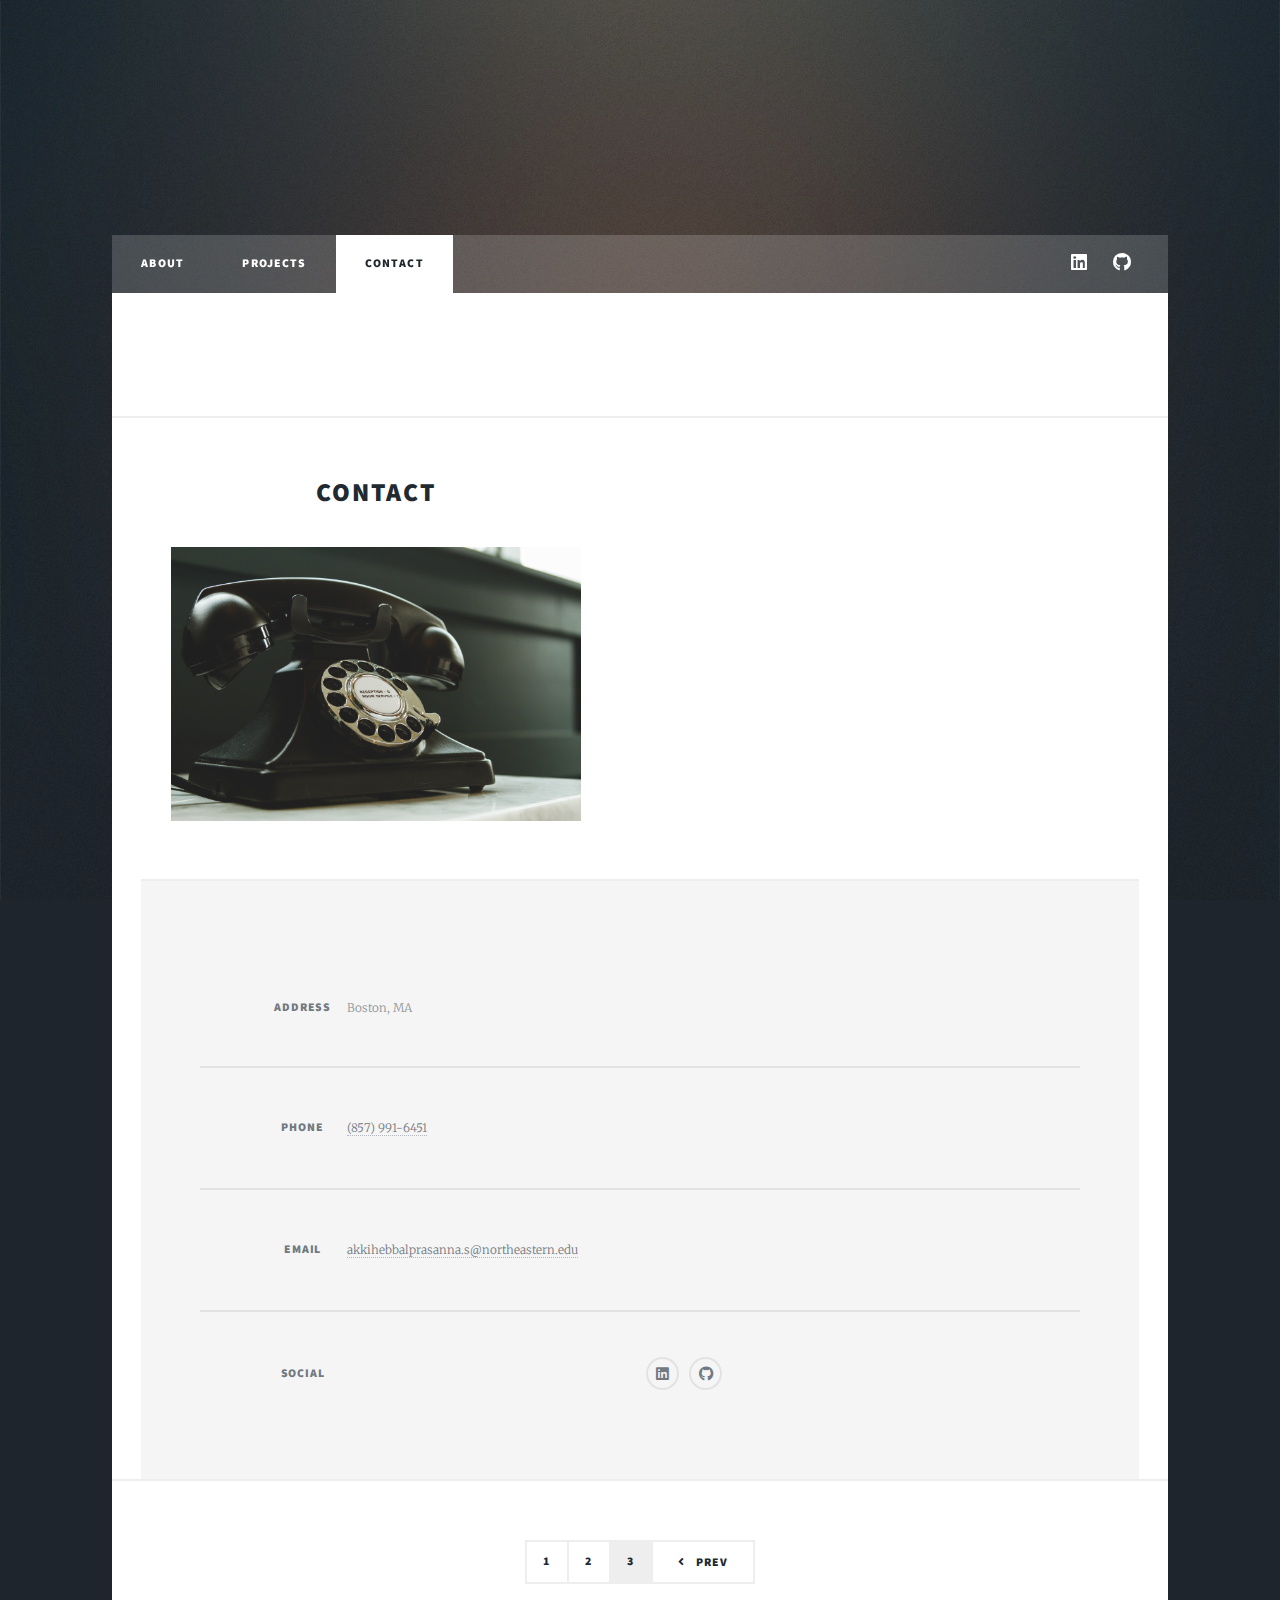
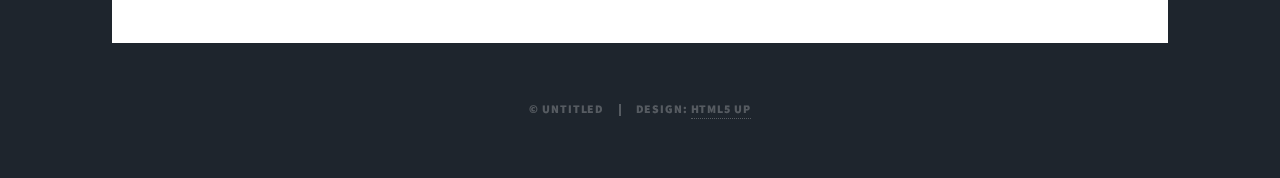
==== contact.html @ 4d14d917 "Initial Commit" ====
<!DOCTYPE HTML>
<!--
	Massively by HTML5 UP
	html5up.net | @ajlkn
	Free for personal and commercial use under the CCA 3.0 license (html5up.net/license)
-->
<html>
	<head>
		<title>Contact</title>
		<meta charset="utf-8" />
		<meta name="viewport" content="width=device-width, initial-scale=1, user-scalable=no" />
		<link rel="stylesheet" href="assets/css/main.css" />
		<noscript><link rel="stylesheet" href="assets/css/noscript.css" /></noscript>
	</head>
	<body class="is-preload">

		<!-- Wrapper -->
			<div id="wrapper">
				<!-- Header -->
				<header id="header">
					<!--<a href="index.html" class="logo">About Me</a>-->
				</header>

					<!-- Nav -->
				<nav id="nav">
					<ul class="links">
						<li><a href="index.html">About</a></li>
						<li><a href="projects.html">Projects</a></li>
						<li class="active"><a href="contact.html">Contact</a></li>
					</ul>
					<ul class="icons">
						<li><a href="https://www.linkedin.com/in/skandaakkihebbalprasanna/" class="icon brands fa-linkedin"><span class="label">Linkedin</span></a></li>
						<li><a href="https://github.com/Skanda-sap" class="icon brands fa-github"><span class="label">GitHub</span></a></li>
					</ul>
				</nav>

				<!-- Main -->
					<div id="main">
					<!-- Posts -->
					<p><br></p>
					<section class="posts">
						<article>
							<header>
								<h2><a href="#">Contact</a></h2>
							</header>
							
							<a href="#" class="image fit"><img src="images/contact.jpg" alt="" /></a>
							</span>
						
						</article>
					</section>
				<!-- Footer -->
					<footer id="footer">
						<section class="split contact">
							<section class="alt">
								<h3>Address</h3>
								<p>	Boston, MA</p>
							</section>
							<section>
								<h3>Phone</h3>
								<p><a href="#">(857) 991-6451</a></p>
							</section>
							<section>
								<h3>Email</h3>
								<p><a href="#">akkihebbalprasanna.s@northeastern.edu</a></p>
							</section>
							<section>
								<h3>Social</h3>
								<ul class="icons alt">
									<li><a href="https://www.linkedin.com/in/skandaakkihebbalprasanna/" class="icon brands fa-linkedin"><span class="label">Linkedin</span></a></li>
									<li><a href="https://github.com/Skanda-sap" class="icon brands alt fa-github"><span class="label">GitHub</span></a></li> 
								</ul>
							</section>
						</section>
					</footer>
						<!-- Footer -->
						<footer>
							<div class="pagination">
								<!--<a href="#" class="previous">Prev</a>-->
								<a href="index.html" class="page">1</a>
								<a href="projects.html" class="page">2</a>
								<a href="contact.html" class="page active">3</a>
								<a href="projects.html" class="previous">Prev</a>
							</div>
						</footer>
					</div>
				<!-- Copyright -->
					<div id="copyright">
						<ul><li>&copy; Untitled</li><li>Design: <a href="https://html5up.net">HTML5 UP</a></li></ul>
					</div>

			</div>

		<!-- Scripts -->
			<script src="assets/js/jquery.min.js"></script>
			<script src="assets/js/jquery.scrollex.min.js"></script>
			<script src="assets/js/jquery.scrolly.min.js"></script>
			<script src="assets/js/browser.min.js"></script>
			<script src="assets/js/breakpoints.min.js"></script>
			<script src="assets/js/util.js"></script>
			<script src="assets/js/main.js"></script>

	</body>
</html>
---- assets/css/main.css ----
@import url(fontawesome-all.min.css);
@import url("https://fonts.googleapis.com/css?family=Merriweather:300,700,300italic,700italic|Source+Sans+Pro:900");

/*
	Massively by HTML5 UP
	html5up.net | @ajlkn
	Free for personal and commercial use under the CCA 3.0 license (html5up.net/license)
*/

html, body, div, span, applet, object,
iframe, h1, h2, h3, h4, h5, h6, p, blockquote,
pre, a, abbr, acronym, address, big, cite,
code, del, dfn, em, img, ins, kbd, q, s, samp,
small, strike, strong, sub, sup, tt, var, b,
u, i, center, dl, dt, dd, ol, ul, li, fieldset,
form, label, legend, table, caption, tbody,
tfoot, thead, tr, th, td, article, aside,
canvas, details, embed, figure, figcaption,
footer, header, hgroup, menu, nav, output, ruby,
section, summary, time, mark, audio, video {
	margin: 0;
	padding: 0;
	border: 0;
	font-size: 100%;
	font: inherit;
	vertical-align: baseline;}

article, aside, details, figcaption, figure,
footer, header, hgroup, menu, nav, section {
	display: block;}

body {
	line-height: 1;
}

ol, ul {
	list-style: none;
}

blockquote, q {
	quotes: none;
}

	blockquote:before, blockquote:after, q:before, q:after {
		content: '';
		content: none;
	}

table {
	border-collapse: collapse;
	border-spacing: 0;
}

body {
	-webkit-text-size-adjust: none;
}

mark {
	background-color: transparent;
	color: inherit;
}

input::-moz-focus-inner {
	border: 0;
	padding: 0;
}

input, select, textarea {
	-moz-appearance: none;
	-webkit-appearance: none;
	-ms-appearance: none;
	appearance: none;
}

/* Basic */

	@-ms-viewport {
		width: device-width;
	}

	body {
		-ms-overflow-style: scrollbar;
	}

	@media screen and (max-width: 480px) {

		html, body {
			min-width: 320px;
		}

	}

	html {
		box-sizing: border-box;
	}

	*, *:before, *:after {
		box-sizing: inherit;
	}

	body {
		background-color: #1e252d;
	}

		body.is-preload *, body.is-preload *:before, body.is-preload *:after {
			-moz-animation: none !important;
			-webkit-animation: none !important;
			-ms-animation: none !important;
			animation: none !important;
			-moz-transition: none !important;
			-webkit-transition: none !important;
			-ms-transition: none !important;
			transition: none !important;
		}

/* Type */

	html {
		font-size: 16pt;
	}

		@media screen and (max-width: 1680px) {

			html {
				font-size: 12pt;
			}

		}

		@media screen and (max-width: 1280px) {

			html {
				font-size: 11pt;
			}

		}

		@media screen and (max-width: 360px) {

			html {
				font-size: 10pt;
			}

		}

	body {
		color: #212931;
	}

	body, input, select, textarea {
		font-family: "Merriweather", Georgia, serif;
		font-weight: 300;
		font-size: 1rem;
		line-height: 2.375;
	}

	a {
		-moz-transition: color 0.2s ease-in-out, background-color 0.2s ease-in-out, border-color 0.2s ease-in-out, box-shadow 0.2s ease-in-out;
		-webkit-transition: color 0.2s ease-in-out, background-color 0.2s ease-in-out, border-color 0.2s ease-in-out, box-shadow 0.2s ease-in-out;
		-ms-transition: color 0.2s ease-in-out, background-color 0.2s ease-in-out, border-color 0.2s ease-in-out, box-shadow 0.2s ease-in-out;
		transition: color 0.2s ease-in-out, background-color 0.2s ease-in-out, border-color 0.2s ease-in-out, box-shadow 0.2s ease-in-out;
		border-bottom: dotted 1px;
		text-decoration: none;
	}

		a:hover {
			border-bottom-color: transparent;
		}

	strong, b {
		font-weight: 600;
	}

	em, i {
		font-style: italic;
	}

	p {
		text-align: justify;
		margin: 0 0 2rem 0;
	}
	p1 {
		text-align: justify;
		margin: 0 0 2rem 0;
		font-size: 25px;
	}


	h1, h2, h3, h4, h5, h6 {
		font-family: "Source Sans Pro", Helvetica, sans-serif;
		font-weight: 900;
		line-height: 1.5;
		letter-spacing: 0.075em;
		text-transform: uppercase;
		margin: 0 0 1rem 0;
	}

		h1 a, h2 a, h3 a, h4 a, h5 a, h6 a {
			border-bottom: 0;
			color: inherit;
			text-decoration: none;
		}

	h1 {
		font-size: 4rem;
		line-height: 1.1;
		margin: 0 0 2rem 0;
	}

	h2 {
		font-size: 1.75rem;
		line-height: 1.3;
		margin: 0 0 1.5rem 0;
	}

	h3 {
		font-size: 1.25rem;
		margin: 0 0 1.5rem 0;
	}

	h4 {
		font-size: 1rem;
	}

	h5 {
		font-size: 0.9rem;
	}

	h6 {
		font-size: 0.8rem;
	}

	sub {
		font-size: 0.8rem;
		position: relative;
		top: 0.5rem;
	}

	sup {
		font-size: 0.8rem;
		position: relative;
		top: -0.5rem;
	}

	blockquote {
		border-left: solid 4px;
		font-style: italic;
		margin: 0 0 2rem 0;
		padding: 0.5rem 0 0.5rem 2rem;
	}

	code {
		border: solid 2px;
		font-family: "Courier New", monospace;
		font-size: 0.9rem;
		margin: 0 0.25rem;
		padding: 0.25rem 0.65rem;
	}

	pre {
		-webkit-overflow-scrolling: touch;
		font-family: "Courier New", monospace;
		font-size: 0.9rem;
		margin: 0 0 2rem 0;
	}

		pre code {
			display: block;
			line-height: 1.75;
			padding: 1rem 1.5rem;
			overflow-x: auto;
		}

	hr {
		border: 0;
		border-bottom: solid 2px;
		margin: 3rem 0;
	}

		hr.major {
			margin: 5rem 0;
		}

	.align-left {
		text-align: left;
	}

	.align-center {
		text-align: center;
	}

	.align-right {
		text-align: right;
	}

	input, select, textarea {
		color: #212931;
	}

	a {
		color: #212931;
		border-bottom-color: rgba(33, 41, 49, 0.5);
	}

		a:hover {
			border-bottom-color: transparent;
			color: #18bfef !important;
		}

	strong, b {
		color: #212931;
	}

	h1, h2, h3, h4, h5, h6 {
		color: #212931;
	}

	blockquote {
		border-left-color: #eeeeee;
	}

	code {
		background: rgba(220, 220, 220, 0.25);
		border-color: #eeeeee;
	}

	hr {
		border-bottom-color: #eeeeee;
	}

/* Row */

	.row {
		display: flex;
		flex-wrap: wrap;
		box-sizing: border-box;
		align-items: stretch;
	}

		.row > * {
			box-sizing: border-box;
		}

		.row.gtr-uniform > * > :last-child {
			margin-bottom: 0;
		}

		.row.aln-left {
			justify-content: flex-start;
		}

		.row.aln-center {
			justify-content: center;
		}

		.row.aln-right {
			justify-content: flex-end;
		}

		.row.aln-top {
			align-items: flex-start;
		}

		.row.aln-middle {
			align-items: center;
		}

		.row.aln-bottom {
			align-items: flex-end;
		}

		.row > .imp {
			order: -1;
		}

		.row > .col-1 {
			width: 8.33333%;
		}

		.row > .off-1 {
			margin-left: 8.33333%;
		}

		.row > .col-2 {
			width: 16.66667%;
		}

		.row > .off-2 {
			margin-left: 16.66667%;
		}

		.row > .col-3 {
			width: 25%;
		}

		.row > .off-3 {
			margin-left: 25%;
		}

		.row > .col-4 {
			width: 33.33333%;
		}

		.row > .off-4 {
			margin-left: 33.33333%;
		}

		.row > .col-5 {
			width: 41.66667%;
		}

		.row > .off-5 {
			margin-left: 41.66667%;
		}

		.row > .col-6 {
			width: 50%;
		}

		.row > .off-6 {
			margin-left: 50%;
		}

		.row > .col-7 {
			width: 58.33333%;
		}

		.row > .off-7 {
			margin-left: 58.33333%;
		}

		.row > .col-8 {
			width: 66.66667%;
		}

		.row > .off-8 {
			margin-left: 66.66667%;
		}

		.row > .col-9 {
			width: 75%;
		}

		.row > .off-9 {
			margin-left: 75%;
		}

		.row > .col-10 {
			width: 83.33333%;
		}

		.row > .off-10 {
			margin-left: 83.33333%;
		}

		.row > .col-11 {
			width: 91.66667%;
		}

		.row > .off-11 {
			margin-left: 91.66667%;
		}

		.row > .col-12 {
			width: 100%;
		}

		.row > .off-12 {
			margin-left: 100%;
		}

		.row.gtr-0 {
			margin-top: 0;
			margin-left: 0rem;
		}

			.row.gtr-0 > * {
				padding: 0 0 0 0rem;
			}

			.row.gtr-0.gtr-uniform {
				margin-top: 0rem;
			}

				.row.gtr-0.gtr-uniform > * {
					padding-top: 0rem;
				}

		.row.gtr-25 {
			margin-top: 0;
			margin-left: -0.375rem;
		}

			.row.gtr-25 > * {
				padding: 0 0 0 0.375rem;
			}

			.row.gtr-25.gtr-uniform {
				margin-top: -0.375rem;
			}

				.row.gtr-25.gtr-uniform > * {
					padding-top: 0.375rem;
				}

		.row.gtr-50 {
			margin-top: 0;
			margin-left: -0.75rem;
		}

			.row.gtr-50 > * {
				padding: 0 0 0 0.75rem;
			}

			.row.gtr-50.gtr-uniform {
				margin-top: -0.75rem;
			}

				.row.gtr-50.gtr-uniform > * {
					padding-top: 0.75rem;
				}

		.row {
			margin-top: 0;
			margin-left: -1.5rem;
		}

			.row > * {
				padding: 0 0 0 1.5rem;
			}

			.row.gtr-uniform {
				margin-top: -1.5rem;
			}

				.row.gtr-uniform > * {
					padding-top: 1.5rem;
				}

		.row.gtr-150 {
			margin-top: 0;
			margin-left: -2.25rem;
		}

			.row.gtr-150 > * {
				padding: 0 0 0 2.25rem;
			}

			.row.gtr-150.gtr-uniform {
				margin-top: -2.25rem;
			}

				.row.gtr-150.gtr-uniform > * {
					padding-top: 2.25rem;
				}

		.row.gtr-200 {
			margin-top: 0;
			margin-left: -3rem;
		}

			.row.gtr-200 > * {
				padding: 0 0 0 3rem;
			}

			.row.gtr-200.gtr-uniform {
				margin-top: -3rem;
			}

				.row.gtr-200.gtr-uniform > * {
					padding-top: 3rem;
				}

		@media screen and (max-width: 1680px) {

			.row {
				display: flex;
				flex-wrap: wrap;
				box-sizing: border-box;
				align-items: stretch;
			}

				.row > * {
					box-sizing: border-box;
				}

				.row.gtr-uniform > * > :last-child {
					margin-bottom: 0;
				}

				.row.aln-left {
					justify-content: flex-start;
				}

				.row.aln-center {
					justify-content: center;
				}

				.row.aln-right {
					justify-content: flex-end;
				}

				.row.aln-top {
					align-items: flex-start;
				}

				.row.aln-middle {
					align-items: center;
				}

				.row.aln-bottom {
					align-items: flex-end;
				}

				.row > .imp-xlarge {
					order: -1;
				}

				.row > .col-1-xlarge {
					width: 8.33333%;
				}

				.row > .off-1-xlarge {
					margin-left: 8.33333%;
				}

				.row > .col-2-xlarge {
					width: 16.66667%;
				}

				.row > .off-2-xlarge {
					margin-left: 16.66667%;
				}

				.row > .col-3-xlarge {
					width: 25%;
				}

				.row > .off-3-xlarge {
					margin-left: 25%;
				}

				.row > .col-4-xlarge {
					width: 33.33333%;
				}

				.row > .off-4-xlarge {
					margin-left: 33.33333%;
				}

				.row > .col-5-xlarge {
					width: 41.66667%;
				}

				.row > .off-5-xlarge {
					margin-left: 41.66667%;
				}

				.row > .col-6-xlarge {
					width: 50%;
				}

				.row > .off-6-xlarge {
					margin-left: 50%;
				}

				.row > .col-7-xlarge {
					width: 58.33333%;
				}

				.row > .off-7-xlarge {
					margin-left: 58.33333%;
				}

				.row > .col-8-xlarge {
					width: 66.66667%;
				}

				.row > .off-8-xlarge {
					margin-left: 66.66667%;
				}

				.row > .col-9-xlarge {
					width: 75%;
				}

				.row > .off-9-xlarge {
					margin-left: 75%;
				}

				.row > .col-10-xlarge {
					width: 83.33333%;
				}

				.row > .off-10-xlarge {
					margin-left: 83.33333%;
				}

				.row > .col-11-xlarge {
					width: 91.66667%;
				}

				.row > .off-11-xlarge {
					margin-left: 91.66667%;
				}

				.row > .col-12-xlarge {
					width: 100%;
				}

				.row > .off-12-xlarge {
					margin-left: 100%;
				}

				.row.gtr-0 {
					margin-top: 0;
					margin-left: 0rem;
				}

					.row.gtr-0 > * {
						padding: 0 0 0 0rem;
					}

					.row.gtr-0.gtr-uniform {
						margin-top: 0rem;
					}

						.row.gtr-0.gtr-uniform > * {
							padding-top: 0rem;
						}

				.row.gtr-25 {
					margin-top: 0;
					margin-left: -0.375rem;
				}

					.row.gtr-25 > * {
						padding: 0 0 0 0.375rem;
					}

					.row.gtr-25.gtr-uniform {
						margin-top: -0.375rem;
					}

						.row.gtr-25.gtr-uniform > * {
							padding-top: 0.375rem;
						}

				.row.gtr-50 {
					margin-top: 0;
					margin-left: -0.75rem;
				}

					.row.gtr-50 > * {
						padding: 0 0 0 0.75rem;
					}

					.row.gtr-50.gtr-uniform {
						margin-top: -0.75rem;
					}

						.row.gtr-50.gtr-uniform > * {
							padding-top: 0.75rem;
						}

				.row {
					margin-top: 0;
					margin-left: -1.5rem;
				}

					.row > * {
						padding: 0 0 0 1.5rem;
					}

					.row.gtr-uniform {
						margin-top: -1.5rem;
					}

						.row.gtr-uniform > * {
							padding-top: 1.5rem;
						}

				.row.gtr-150 {
					margin-top: 0;
					margin-left: -2.25rem;
				}

					.row.gtr-150 > * {
						padding: 0 0 0 2.25rem;
					}

					.row.gtr-150.gtr-uniform {
						margin-top: -2.25rem;
					}

						.row.gtr-150.gtr-uniform > * {
							padding-top: 2.25rem;
						}

				.row.gtr-200 {
					margin-top: 0;
					margin-left: -3rem;
				}

					.row.gtr-200 > * {
						padding: 0 0 0 3rem;
					}

					.row.gtr-200.gtr-uniform {
						margin-top: -3rem;
					}

						.row.gtr-200.gtr-uniform > * {
							padding-top: 3rem;
						}

		}

		@media screen and (max-width: 1280px) {

			.row {
				display: flex;
				flex-wrap: wrap;
				box-sizing: border-box;
				align-items: stretch;
			}

				.row > * {
					box-sizing: border-box;
				}

				.row.gtr-uniform > * > :last-child {
					margin-bottom: 0;
				}

				.row.aln-left {
					justify-content: flex-start;
				}

				.row.aln-center {
					justify-content: center;
				}

				.row.aln-right {
					justify-content: flex-end;
				}

				.row.aln-top {
					align-items: flex-start;
				}

				.row.aln-middle {
					align-items: center;
				}

				.row.aln-bottom {
					align-items: flex-end;
				}

				.row > .imp-large {
					order: -1;
				}

				.row > .col-1-large {
					width: 8.33333%;
				}

				.row > .off-1-large {
					margin-left: 8.33333%;
				}

				.row > .col-2-large {
					width: 16.66667%;
				}

				.row > .off-2-large {
					margin-left: 16.66667%;
				}

				.row > .col-3-large {
					width: 25%;
				}

				.row > .off-3-large {
					margin-left: 25%;
				}

				.row > .col-4-large {
					width: 33.33333%;
				}

				.row > .off-4-large {
					margin-left: 33.33333%;
				}

				.row > .col-5-large {
					width: 41.66667%;
				}

				.row > .off-5-large {
					margin-left: 41.66667%;
				}

				.row > .col-6-large {
					width: 50%;
				}

				.row > .off-6-large {
					margin-left: 50%;
				}

				.row > .col-7-large {
					width: 58.33333%;
				}

				.row > .off-7-large {
					margin-left: 58.33333%;
				}

				.row > .col-8-large {
					width: 66.66667%;
				}

				.row > .off-8-large {
					margin-left: 66.66667%;
				}

				.row > .col-9-large {
					width: 75%;
				}

				.row > .off-9-large {
					margin-left: 75%;
				}

				.row > .col-10-large {
					width: 83.33333%;
				}

				.row > .off-10-large {
					margin-left: 83.33333%;
				}

				.row > .col-11-large {
					width: 91.66667%;
				}

				.row > .off-11-large {
					margin-left: 91.66667%;
				}

				.row > .col-12-large {
					width: 100%;
				}

				.row > .off-12-large {
					margin-left: 100%;
				}

				.row.gtr-0 {
					margin-top: 0;
					margin-left: 0rem;
				}

					.row.gtr-0 > * {
						padding: 0 0 0 0rem;
					}

					.row.gtr-0.gtr-uniform {
						margin-top: 0rem;
					}

						.row.gtr-0.gtr-uniform > * {
							padding-top: 0rem;
						}

				.row.gtr-25 {
					margin-top: 0;
					margin-left: -0.375rem;
				}

					.row.gtr-25 > * {
						padding: 0 0 0 0.375rem;
					}

					.row.gtr-25.gtr-uniform {
						margin-top: -0.375rem;
					}

						.row.gtr-25.gtr-uniform > * {
							padding-top: 0.375rem;
						}

				.row.gtr-50 {
					margin-top: 0;
					margin-left: -0.75rem;
				}

					.row.gtr-50 > * {
						padding: 0 0 0 0.75rem;
					}

					.row.gtr-50.gtr-uniform {
						margin-top: -0.75rem;
					}

						.row.gtr-50.gtr-uniform > * {
							padding-top: 0.75rem;
						}

				.row {
					margin-top: 0;
					margin-left: -1.5rem;
				}

					.row > * {
						padding: 0 0 0 1.5rem;
					}

					.row.gtr-uniform {
						margin-top: -1.5rem;
					}

						.row.gtr-uniform > * {
							padding-top: 1.5rem;
						}

				.row.gtr-150 {
					margin-top: 0;
					margin-left: -2.25rem;
				}

					.row.gtr-150 > * {
						padding: 0 0 0 2.25rem;
					}

					.row.gtr-150.gtr-uniform {
						margin-top: -2.25rem;
					}

						.row.gtr-150.gtr-uniform > * {
							padding-top: 2.25rem;
						}

				.row.gtr-200 {
					margin-top: 0;
					margin-left: -3rem;
				}

					.row.gtr-200 > * {
						padding: 0 0 0 3rem;
					}

					.row.gtr-200.gtr-uniform {
						margin-top: -3rem;
					}

						.row.gtr-200.gtr-uniform > * {
							padding-top: 3rem;
						}

		}

		@media screen and (max-width: 980px) {

			.row {
				display: flex;
				flex-wrap: wrap;
				box-sizing: border-box;
				align-items: stretch;
			}

				.row > * {
					box-sizing: border-box;
				}

				.row.gtr-uniform > * > :last-child {
					margin-bottom: 0;
				}

				.row.aln-left {
					justify-content: flex-start;
				}

				.row.aln-center {
					justify-content: center;
				}

				.row.aln-right {
					justify-content: flex-end;
				}

				.row.aln-top {
					align-items: flex-start;
				}

				.row.aln-middle {
					align-items: center;
				}

				.row.aln-bottom {
					align-items: flex-end;
				}

				.row > .imp-medium {
					order: -1;
				}

				.row > .col-1-medium {
					width: 8.33333%;
				}

				.row > .off-1-medium {
					margin-left: 8.33333%;
				}

				.row > .col-2-medium {
					width: 16.66667%;
				}

				.row > .off-2-medium {
					margin-left: 16.66667%;
				}

				.row > .col-3-medium {
					width: 25%;
				}

				.row > .off-3-medium {
					margin-left: 25%;
				}

				.row > .col-4-medium {
					width: 33.33333%;
				}

				.row > .off-4-medium {
					margin-left: 33.33333%;
				}

				.row > .col-5-medium {
					width: 41.66667%;
				}

				.row > .off-5-medium {
					margin-left: 41.66667%;
				}

				.row > .col-6-medium {
					width: 50%;
				}

				.row > .off-6-medium {
					margin-left: 50%;
				}

				.row > .col-7-medium {
					width: 58.33333%;
				}

				.row > .off-7-medium {
					margin-left: 58.33333%;
				}

				.row > .col-8-medium {
					width: 66.66667%;
				}

				.row > .off-8-medium {
					margin-left: 66.66667%;
				}

				.row > .col-9-medium {
					width: 75%;
				}

				.row > .off-9-medium {
					margin-left: 75%;
				}

				.row > .col-10-medium {
					width: 83.33333%;
				}

				.row > .off-10-medium {
					margin-left: 83.33333%;
				}

				.row > .col-11-medium {
					width: 91.66667%;
				}

				.row > .off-11-medium {
					margin-left: 91.66667%;
				}

				.row > .col-12-medium {
					width: 100%;
				}

				.row > .off-12-medium {
					margin-left: 100%;
				}

				.row.gtr-0 {
					margin-top: 0;
					margin-left: 0rem;
				}

					.row.gtr-0 > * {
						padding: 0 0 0 0rem;
					}

					.row.gtr-0.gtr-uniform {
						margin-top: 0rem;
					}

						.row.gtr-0.gtr-uniform > * {
							padding-top: 0rem;
						}

				.row.gtr-25 {
					margin-top: 0;
					margin-left: -0.375rem;
				}

					.row.gtr-25 > * {
						padding: 0 0 0 0.375rem;
					}

					.row.gtr-25.gtr-uniform {
						margin-top: -0.375rem;
					}

						.row.gtr-25.gtr-uniform > * {
							padding-top: 0.375rem;
						}

				.row.gtr-50 {
					margin-top: 0;
					margin-left: -0.75rem;
				}

					.row.gtr-50 > * {
						padding: 0 0 0 0.75rem;
					}

					.row.gtr-50.gtr-uniform {
						margin-top: -0.75rem;
					}

						.row.gtr-50.gtr-uniform > * {
							padding-top: 0.75rem;
						}

				.row {
					margin-top: 0;
					margin-left: -1.5rem;
				}

					.row > * {
						padding: 0 0 0 1.5rem;
					}

					.row.gtr-uniform {
						margin-top: -1.5rem;
					}

						.row.gtr-uniform > * {
							padding-top: 1.5rem;
						}

				.row.gtr-150 {
					margin-top: 0;
					margin-left: -2.25rem;
				}

					.row.gtr-150 > * {
						padding: 0 0 0 2.25rem;
					}

					.row.gtr-150.gtr-uniform {
						margin-top: -2.25rem;
					}

						.row.gtr-150.gtr-uniform > * {
							padding-top: 2.25rem;
						}

				.row.gtr-200 {
					margin-top: 0;
					margin-left: -3rem;
				}

					.row.gtr-200 > * {
						padding: 0 0 0 3rem;
					}

					.row.gtr-200.gtr-uniform {
						margin-top: -3rem;
					}

						.row.gtr-200.gtr-uniform > * {
							padding-top: 3rem;
						}

		}

		@media screen and (max-width: 736px) {

			.row {
				display: flex;
				flex-wrap: wrap;
				box-sizing: border-box;
				align-items: stretch;
			}

				.row > * {
					box-sizing: border-box;
				}

				.row.gtr-uniform > * > :last-child {
					margin-bottom: 0;
				}

				.row.aln-left {
					justify-content: flex-start;
				}

				.row.aln-center {
					justify-content: center;
				}

				.row.aln-right {
					justify-content: flex-end;
				}

				.row.aln-top {
					align-items: flex-start;
				}

				.row.aln-middle {
					align-items: center;
				}

				.row.aln-bottom {
					align-items: flex-end;
				}

				.row > .imp-small {
					order: -1;
				}

				.row > .col-1-small {
					width: 8.33333%;
				}

				.row > .off-1-small {
					margin-left: 8.33333%;
				}

				.row > .col-2-small {
					width: 16.66667%;
				}

				.row > .off-2-small {
					margin-left: 16.66667%;
				}

				.row > .col-3-small {
					width: 25%;
				}

				.row > .off-3-small {
					margin-left: 25%;
				}

				.row > .col-4-small {
					width: 33.33333%;
				}

				.row > .off-4-small {
					margin-left: 33.33333%;
				}

				.row > .col-5-small {
					width: 41.66667%;
				}

				.row > .off-5-small {
					margin-left: 41.66667%;
				}

				.row > .col-6-small {
					width: 50%;
				}

				.row > .off-6-small {
					margin-left: 50%;
				}

				.row > .col-7-small {
					width: 58.33333%;
				}

				.row > .off-7-small {
					margin-left: 58.33333%;
				}

				.row > .col-8-small {
					width: 66.66667%;
				}

				.row > .off-8-small {
					margin-left: 66.66667%;
				}

				.row > .col-9-small {
					width: 75%;
				}

				.row > .off-9-small {
					margin-left: 75%;
				}

				.row > .col-10-small {
					width: 83.33333%;
				}

				.row > .off-10-small {
					margin-left: 83.33333%;
				}

				.row > .col-11-small {
					width: 91.66667%;
				}

				.row > .off-11-small {
					margin-left: 91.66667%;
				}

				.row > .col-12-small {
					width: 100%;
				}

				.row > .off-12-small {
					margin-left: 100%;
				}

				.row.gtr-0 {
					margin-top: 0;
					margin-left: 0rem;
				}

					.row.gtr-0 > * {
						padding: 0 0 0 0rem;
					}

					.row.gtr-0.gtr-uniform {
						margin-top: 0rem;
					}

						.row.gtr-0.gtr-uniform > * {
							padding-top: 0rem;
						}

				.row.gtr-25 {
					margin-top: 0;
					margin-left: -0.375rem;
				}

					.row.gtr-25 > * {
						padding: 0 0 0 0.375rem;
					}

					.row.gtr-25.gtr-uniform {
						margin-top: -0.375rem;
					}

						.row.gtr-25.gtr-uniform > * {
							padding-top: 0.375rem;
						}

				.row.gtr-50 {
					margin-top: 0;
					margin-left: -0.75rem;
				}

					.row.gtr-50 > * {
						padding: 0 0 0 0.75rem;
					}

					.row.gtr-50.gtr-uniform {
						margin-top: -0.75rem;
					}

						.row.gtr-50.gtr-uniform > * {
							padding-top: 0.75rem;
						}

				.row {
					margin-top: 0;
					margin-left: -1.5rem;
				}

					.row > * {
						padding: 0 0 0 1.5rem;
					}

					.row.gtr-uniform {
						margin-top: -1.5rem;
					}

						.row.gtr-uniform > * {
							padding-top: 1.5rem;
						}

				.row.gtr-150 {
					margin-top: 0;
					margin-left: -2.25rem;
				}

					.row.gtr-150 > * {
						padding: 0 0 0 2.25rem;
					}

					.row.gtr-150.gtr-uniform {
						margin-top: -2.25rem;
					}

						.row.gtr-150.gtr-uniform > * {
							padding-top: 2.25rem;
						}

				.row.gtr-200 {
					margin-top: 0;
					margin-left: -3rem;
				}

					.row.gtr-200 > * {
						padding: 0 0 0 3rem;
					}

					.row.gtr-200.gtr-uniform {
						margin-top: -3rem;
					}

						.row.gtr-200.gtr-uniform > * {
							padding-top: 3rem;
						}

		}

		@media screen and (max-width: 480px) {

			.row {
				display: flex;
				flex-wrap: wrap;
				box-sizing: border-box;
				align-items: stretch;
			}

				.row > * {
					box-sizing: border-box;
				}

				.row.gtr-uniform > * > :last-child {
					margin-bottom: 0;
				}

				.row.aln-left {
					justify-content: flex-start;
				}

				.row.aln-center {
					justify-content: center;
				}

				.row.aln-right {
					justify-content: flex-end;
				}

				.row.aln-top {
					align-items: flex-start;
				}

				.row.aln-middle {
					align-items: center;
				}

				.row.aln-bottom {
					align-items: flex-end;
				}

				.row > .imp-xsmall {
					order: -1;
				}

				.row > .col-1-xsmall {
					width: 8.33333%;
				}

				.row > .off-1-xsmall {
					margin-left: 8.33333%;
				}

				.row > .col-2-xsmall {
					width: 16.66667%;
				}

				.row > .off-2-xsmall {
					margin-left: 16.66667%;
				}

				.row > .col-3-xsmall {
					width: 25%;
				}

				.row > .off-3-xsmall {
					margin-left: 25%;
				}

				.row > .col-4-xsmall {
					width: 33.33333%;
				}

				.row > .off-4-xsmall {
					margin-left: 33.33333%;
				}

				.row > .col-5-xsmall {
					width: 41.66667%;
				}

				.row > .off-5-xsmall {
					margin-left: 41.66667%;
				}

				.row > .col-6-xsmall {
					width: 50%;
				}

				.row > .off-6-xsmall {
					margin-left: 50%;
				}

				.row > .col-7-xsmall {
					width: 58.33333%;
				}

				.row > .off-7-xsmall {
					margin-left: 58.33333%;
				}

				.row > .col-8-xsmall {
					width: 66.66667%;
				}

				.row > .off-8-xsmall {
					margin-left: 66.66667%;
				}

				.row > .col-9-xsmall {
					width: 75%;
				}

				.row > .off-9-xsmall {
					margin-left: 75%;
				}

				.row > .col-10-xsmall {
					width: 83.33333%;
				}

				.row > .off-10-xsmall {
					margin-left: 83.33333%;
				}

				.row > .col-11-xsmall {
					width: 91.66667%;
				}

				.row > .off-11-xsmall {
					margin-left: 91.66667%;
				}

				.row > .col-12-xsmall {
					width: 100%;
				}

				.row > .off-12-xsmall {
					margin-left: 100%;
				}

				.row.gtr-0 {
					margin-top: 0;
					margin-left: 0rem;
				}

					.row.gtr-0 > * {
						padding: 0 0 0 0rem;
					}

					.row.gtr-0.gtr-uniform {
						margin-top: 0rem;
					}

						.row.gtr-0.gtr-uniform > * {
							padding-top: 0rem;
						}

				.row.gtr-25 {
					margin-top: 0;
					margin-left: -0.375rem;
				}

					.row.gtr-25 > * {
						padding: 0 0 0 0.375rem;
					}

					.row.gtr-25.gtr-uniform {
						margin-top: -0.375rem;
					}

						.row.gtr-25.gtr-uniform > * {
							padding-top: 0.375rem;
						}

				.row.gtr-50 {
					margin-top: 0;
					margin-left: -0.75rem;
				}

					.row.gtr-50 > * {
						padding: 0 0 0 0.75rem;
					}

					.row.gtr-50.gtr-uniform {
						margin-top: -0.75rem;
					}

						.row.gtr-50.gtr-uniform > * {
							padding-top: 0.75rem;
						}

				.row {
					margin-top: 0;
					margin-left: -1.5rem;
				}

					.row > * {
						padding: 0 0 0 1.5rem;
					}

					.row.gtr-uniform {
						margin-top: -1.5rem;
					}

						.row.gtr-uniform > * {
							padding-top: 1.5rem;
						}

				.row.gtr-150 {
					margin-top: 0;
					margin-left: -2.25rem;
				}

					.row.gtr-150 > * {
						padding: 0 0 0 2.25rem;
					}

					.row.gtr-150.gtr-uniform {
						margin-top: -2.25rem;
					}

						.row.gtr-150.gtr-uniform > * {
							padding-top: 2.25rem;
						}

				.row.gtr-200 {
					margin-top: 0;
					margin-left: -3rem;
				}

					.row.gtr-200 > * {
						padding: 0 0 0 3rem;
					}

					.row.gtr-200.gtr-uniform {
						margin-top: -3rem;
					}

						.row.gtr-200.gtr-uniform > * {
							padding-top: 3rem;
						}

		}

		@media screen and (max-width: 360px) {

			.row {
				display: flex;
				flex-wrap: wrap;
				box-sizing: border-box;
				align-items: stretch;
			}

				.row > * {
					box-sizing: border-box;
				}

				.row.gtr-uniform > * > :last-child {
					margin-bottom: 0;
				}

				.row.aln-left {
					justify-content: flex-start;
				}

				.row.aln-center {
					justify-content: center;
				}

				.row.aln-right {
					justify-content: flex-end;
				}

				.row.aln-top {
					align-items: flex-start;
				}

				.row.aln-middle {
					align-items: center;
				}

				.row.aln-bottom {
					align-items: flex-end;
				}

				.row > .imp-xxsmall {
					order: -1;
				}

				.row > .col-1-xxsmall {
					width: 8.33333%;
				}

				.row > .off-1-xxsmall {
					margin-left: 8.33333%;
				}

				.row > .col-2-xxsmall {
					width: 16.66667%;
				}

				.row > .off-2-xxsmall {
					margin-left: 16.66667%;
				}

				.row > .col-3-xxsmall {
					width: 25%;
				}

				.row > .off-3-xxsmall {
					margin-left: 25%;
				}

				.row > .col-4-xxsmall {
					width: 33.33333%;
				}

				.row > .off-4-xxsmall {
					margin-left: 33.33333%;
				}

				.row > .col-5-xxsmall {
					width: 41.66667%;
				}

				.row > .off-5-xxsmall {
					margin-left: 41.66667%;
				}

				.row > .col-6-xxsmall {
					width: 50%;
				}

				.row > .off-6-xxsmall {
					margin-left: 50%;
				}

				.row > .col-7-xxsmall {
					width: 58.33333%;
				}

				.row > .off-7-xxsmall {
					margin-left: 58.33333%;
				}

				.row > .col-8-xxsmall {
					width: 66.66667%;
				}

				.row > .off-8-xxsmall {
					margin-left: 66.66667%;
				}

				.row > .col-9-xxsmall {
					width: 75%;
				}

				.row > .off-9-xxsmall {
					margin-left: 75%;
				}

				.row > .col-10-xxsmall {
					width: 83.33333%;
				}

				.row > .off-10-xxsmall {
					margin-left: 83.33333%;
				}

				.row > .col-11-xxsmall {
					width: 91.66667%;
				}

				.row > .off-11-xxsmall {
					margin-left: 91.66667%;
				}

				.row > .col-12-xxsmall {
					width: 100%;
				}

				.row > .off-12-xxsmall {
					margin-left: 100%;
				}

				.row.gtr-0 {
					margin-top: 0;
					margin-left: 0rem;
				}

					.row.gtr-0 > * {
						padding: 0 0 0 0rem;
					}

					.row.gtr-0.gtr-uniform {
						margin-top: 0rem;
					}

						.row.gtr-0.gtr-uniform > * {
							padding-top: 0rem;
						}

				.row.gtr-25 {
					margin-top: 0;
					margin-left: -0.375rem;
				}

					.row.gtr-25 > * {
						padding: 0 0 0 0.375rem;
					}

					.row.gtr-25.gtr-uniform {
						margin-top: -0.375rem;
					}

						.row.gtr-25.gtr-uniform > * {
							padding-top: 0.375rem;
						}

				.row.gtr-50 {
					margin-top: 0;
					margin-left: -0.75rem;
				}

					.row.gtr-50 > * {
						padding: 0 0 0 0.75rem;
					}

					.row.gtr-50.gtr-uniform {
						margin-top: -0.75rem;
					}

						.row.gtr-50.gtr-uniform > * {
							padding-top: 0.75rem;
						}

				.row {
					margin-top: 0;
					margin-left: -1.5rem;
				}

					.row > * {
						padding: 0 0 0 1.5rem;
					}

					.row.gtr-uniform {
						margin-top: -1.5rem;
					}

						.row.gtr-uniform > * {
							padding-top: 1.5rem;
						}

				.row.gtr-150 {
					margin-top: 0;
					margin-left: -2.25rem;
				}

					.row.gtr-150 > * {
						padding: 0 0 0 2.25rem;
					}

					.row.gtr-150.gtr-uniform {
						margin-top: -2.25rem;
					}

						.row.gtr-150.gtr-uniform > * {
							padding-top: 2.25rem;
						}

				.row.gtr-200 {
					margin-top: 0;
					margin-left: -3rem;
				}

					.row.gtr-200 > * {
						padding: 0 0 0 3rem;
					}

					.row.gtr-200.gtr-uniform {
						margin-top: -3rem;
					}

						.row.gtr-200.gtr-uniform > * {
							padding-top: 3rem;
						}

		}

/* Box */

	.box {
		border: solid 2px;
		margin-bottom: 2rem;
		padding: 1.5rem;
	}

		.box > :last-child,
		.box > :last-child > :last-child,
		.box > :last-child > :last-child > :last-child {
			margin-bottom: 0;
		}

		.box.alt {
			border: 0;
			border-radius: 0;
			padding: 0;
		}

	.box {
		border-color: #eeeeee;
	}

/* Button */

	input[type="submit"],
	input[type="reset"],
	input[type="button"],
	button,
	.button {
		-moz-appearance: none;
		-webkit-appearance: none;
		-ms-appearance: none;
		appearance: none;
		-moz-transition: background-color 0.2s ease-in-out, box-shadow 0.2s ease-in-out, color 0.2s ease-in-out;
		-webkit-transition: background-color 0.2s ease-in-out, box-shadow 0.2s ease-in-out, color 0.2s ease-in-out;
		-ms-transition: background-color 0.2s ease-in-out, box-shadow 0.2s ease-in-out, color 0.2s ease-in-out;
		transition: background-color 0.2s ease-in-out, box-shadow 0.2s ease-in-out, color 0.2s ease-in-out;
		border: 0;
		border-radius: 0;
		cursor: pointer;
		display: inline-block;
		font-family: "Source Sans Pro", Helvetica, sans-serif;
		font-size: 0.8rem;
		font-weight: 900;
		letter-spacing: 0.075em;
		height: 3rem;
		line-height: 3rem;
		padding: 0 2rem;
		text-align: center;
		text-decoration: none;
		text-transform: uppercase;
		white-space: nowrap;
	}

		input[type="submit"].icon:before,
		input[type="reset"].icon:before,
		input[type="button"].icon:before,
		button.icon:before,
		.button.icon:before {
			margin-right: 0.5rem;
		}

		input[type="submit"].icon.solo,
		input[type="reset"].icon.solo,
		input[type="button"].icon.solo,
		button.icon.solo,
		.button.icon.solo {
			position: relative;
			width: 4rem;
			height: 4rem;
			line-height: 4rem;
			border-radius: 4rem;
			text-indent: 4rem;
			overflow: hidden;
			padding: 0;
			white-space: nowrap;
		}

			input[type="submit"].icon.solo:before,
			input[type="reset"].icon.solo:before,
			input[type="button"].icon.solo:before,
			button.icon.solo:before,
			.button.icon.solo:before {
				position: absolute;
				display: block;
				top: 0;
				left: 0;
				width: inherit;
				height: inherit;
				line-height: inherit;
				font-size: 1.25rem;
				margin-right: 0;
				text-align: center;
				text-indent: 0;
			}

		input[type="submit"].fit,
		input[type="reset"].fit,
		input[type="button"].fit,
		button.fit,
		.button.fit {
			width: 100%;
		}

		input[type="submit"].small,
		input[type="reset"].small,
		input[type="button"].small,
		button.small,
		.button.small {
			font-size: 0.7rem;
			height: 2.5rem;
			line-height: 2.5rem;
			padding: 0 1.5rem;
		}

		input[type="submit"].large,
		input[type="reset"].large,
		input[type="button"].large,
		button.large,
		.button.large {
			font-size: 0.9rem;
			height: 3.5rem;
			line-height: 3.5rem;
			padding: 0 2.75rem;
		}

		@media screen and (max-width: 980px) {

			input[type="submit"],
			input[type="reset"],
			input[type="button"],
			button,
			.button {
				font-size: 0.9rem;
				height: 3.25rem;
				line-height: 3.25rem;
			}

				input[type="submit"].large,
				input[type="reset"].large,
				input[type="button"].large,
				button.large,
				.button.large {
					font-size: 1rem;
					height: 3.75rem;
					line-height: 3.75rem;
				}

		}

		input[type="submit"].disabled, input[type="submit"]:disabled,
		input[type="reset"].disabled,
		input[type="reset"]:disabled,
		input[type="button"].disabled,
		input[type="button"]:disabled,
		button.disabled,
		button:disabled,
		.button.disabled,
		.button:disabled {
			pointer-events: none;
			opacity: 0.25;
		}

	input[type="submit"],
	input[type="reset"],
	input[type="button"],
	button,
	.button {
		background-color: transparent;
		box-shadow: inset 0 0 0 2px #212931;
		color: #212931 !important;
	}

		input[type="submit"]:hover,
		input[type="reset"]:hover,
		input[type="button"]:hover,
		button:hover,
		.button:hover {
			box-shadow: inset 0 0 0 2px #18bfef;
			color: #18bfef !important;
		}

		input[type="submit"].primary,
		input[type="reset"].primary,
		input[type="button"].primary,
		button.primary,
		.button.primary {
			background-color: #212931;
			box-shadow: none;
			color: #ffffff !important;
		}

			input[type="submit"].primary:hover,
			input[type="reset"].primary:hover,
			input[type="button"].primary:hover,
			button.primary:hover,
			.button.primary:hover {
				background-color: #18bfef;
			}

/* Form */

	form {
		margin: 0 0 2rem 0;
	}

		form > :last-child {
			margin-bottom: 0;
		}

		form > .fields {
			display: -moz-flex;
			display: -webkit-flex;
			display: -ms-flex;
			display: flex;
			-moz-flex-wrap: wrap;
			-webkit-flex-wrap: wrap;
			-ms-flex-wrap: wrap;
			flex-wrap: wrap;
			width: calc(100% + 3rem);
			margin: -1.5rem 0 2rem -1.5rem;
		}

			form > .fields > .field {
				-moz-flex-grow: 0;
				-webkit-flex-grow: 0;
				-ms-flex-grow: 0;
				flex-grow: 0;
				-moz-flex-shrink: 0;
				-webkit-flex-shrink: 0;
				-ms-flex-shrink: 0;
				flex-shrink: 0;
				padding: 1.5rem 0 0 1.5rem;
				width: calc(100% - 1.5rem);
			}

				form > .fields > .field.half {
					width: calc(50% - 0.75rem);
				}

				form > .fields > .field.third {
					width: calc(100%/3 - 0.5rem);
				}

				form > .fields > .field.quarter {
					width: calc(25% - 0.375rem);
				}

		@media screen and (max-width: 480px) {

			form > .fields {
				width: calc(100% + 3rem);
				margin: -1.5rem 0 2rem -1.5rem;
			}

				form > .fields > .field {
					padding: 1.5rem 0 0 1.5rem;
					width: calc(100% - 1.5rem);
				}

					form > .fields > .field.half {
						width: calc(100% - 1.5rem);
					}

					form > .fields > .field.third {
						width: calc(100% - 1.5rem);
					}

					form > .fields > .field.quarter {
						width: calc(100% - 1.5rem);
					}

		}

	label {
		display: block;
		font-family: "Source Sans Pro", Helvetica, sans-serif;
		font-weight: 900;
		line-height: 1.5;
		letter-spacing: 0.075em;
		font-size: 0.8rem;
		text-transform: uppercase;
		margin: 0 0 0.75rem 0;
	}

		@media screen and (max-width: 980px) {

			label {
				font-size: 0.9rem;
			}

		}

	input[type="text"],
	input[type="password"],
	input[type="email"],
	select,
	textarea {
		-moz-appearance: none;
		-webkit-appearance: none;
		-ms-appearance: none;
		appearance: none;
		background: transparent;
		border-radius: 0;
		border: solid 2px;
		color: inherit;
		display: block;
		outline: 0;
		padding: 0 1rem;
		text-decoration: none;
		width: 100%;
	}

		input[type="text"]:invalid,
		input[type="password"]:invalid,
		input[type="email"]:invalid,
		select:invalid,
		textarea:invalid {
			box-shadow: none;
		}

	select {
		background-size: 1.25rem;
		background-repeat: no-repeat;
		background-position: calc(100% - 1rem) center;
		height: 3rem;
		padding-right: 3rem;
		text-overflow: ellipsis;
	}

		select:focus::-ms-value {
			background-color: transparent;
		}

		select::-ms-expand {
			display: none;
		}

	input[type="text"],
	input[type="password"],
	input[type="email"],
	select {
		height: 3rem;
	}

	textarea {
		padding: 0.75rem 1rem;
	}

	input[type="checkbox"],
	input[type="radio"] {
		-moz-appearance: none;
		-webkit-appearance: none;
		-ms-appearance: none;
		appearance: none;
		display: block;
		float: left;
		margin-right: -2rem;
		opacity: 0;
		width: 1rem;
		z-index: -1;
	}

		input[type="checkbox"] + label,
		input[type="radio"] + label {
			text-decoration: none;
			cursor: pointer;
			display: inline-block;
			font-size: 1rem;
			letter-spacing: 0;
			font-family: "Merriweather", Georgia, serif;
			text-transform: none;
			font-weight: 300;
			padding-left: 2.8rem;
			padding-right: 1rem;
			position: relative;
		}

			input[type="checkbox"] + label:before,
			input[type="radio"] + label:before {
				-moz-osx-font-smoothing: grayscale;
				-webkit-font-smoothing: antialiased;
				display: inline-block;
				font-style: normal;
				font-variant: normal;
				text-rendering: auto;
				line-height: 1;
				text-transform: none !important;
				font-family: 'Font Awesome 5 Free';
				font-weight: 900;
			}

			input[type="checkbox"] + label:before,
			input[type="radio"] + label:before {
				border-radius: 0;
				border: solid 2px;
				content: '';
				display: inline-block;
				font-size: 0.8rem;
				height: 1.8rem;
				left: 0;
				line-height: 1.65rem;
				position: absolute;
				text-align: center;
				top: -0.125rem;
				width: 1.8rem;
			}

		input[type="checkbox"]:checked + label:before,
		input[type="radio"]:checked + label:before {
			content: '\f00c';
		}

	input[type="checkbox"] + label:before {
		border-radius: 0;
	}

	input[type="radio"] + label:before {
		border-radius: 100%;
	}

	::-webkit-input-placeholder {
		opacity: 1.0;
	}

	:-moz-placeholder {
		opacity: 1.0;
	}

	::-moz-placeholder {
		opacity: 1.0;
	}

	:-ms-input-placeholder {
		opacity: 1.0;
	}

	label {
		color: #212931;
	}

	input[type="text"],
	input[type="password"],
	input[type="email"],
	select,
	textarea {
		border-color: #eeeeee;
	}

		input[type="text"]:focus,
		input[type="password"]:focus,
		input[type="email"]:focus,
		select:focus,
		textarea:focus {
			border-color: #18bfef;
		}

	select {
		
		background-image: url("data:image/svg+xml;charset=utf8,%3Csvg xmlns='http://www.w3.org/2000/svg' width='40' height='40' preserveAspectRatio='none' viewBox='0 0 40 40'%3E%3Cpath d='M9.4,12.3l10.4,10.4l10.4-10.4c0.2-0.2,0.5-0.4,0.9-0.4c0.3,0,0.6,0.1,0.9,0.4l3.3,3.3c0.2,0.2,0.4,0.5,0.4,0.9 c0,0.4-0.1,0.6-0.4,0.9L20.7,31.9c-0.2,0.2-0.5,0.4-0.9,0.4c-0.3,0-0.6-0.1-0.9-0.4L4.3,17.3c-0.2-0.2-0.4-0.5-0.4-0.9 c0-0.4,0.1-0.6,0.4-0.9l3.3-3.3c0.2-0.2,0.5-0.4,0.9-0.4S9.1,12.1,9.4,12.3z' fill='%23eeeeee' /%3E%3C/svg%3E");
		
	}

		select option {
			background-color: #ffffff;
			color: #212931;
		}

	.select-wrapper:before {
		color: #eeeeee;
	}

	input[type="checkbox"] + label,
	input[type="radio"] + label {
		color: #212931;
	}

		input[type="checkbox"] + label:before,
		input[type="radio"] + label:before {
			border-color: #eeeeee;
		}

	input[type="checkbox"]:checked + label:before,
	input[type="radio"]:checked + label:before {
		background-color: #212931;
		border-color: #212931;
		color: #ffffff;
	}

	input[type="checkbox"]:focus + label:before,
	input[type="radio"]:focus + label:before {
		border-color: #18bfef;
	}

	::-webkit-input-placeholder {
		color: #909498 !important;
	}

	:-moz-placeholder {
		color: #909498 !important;
	}

	::-moz-placeholder {
		color: #909498 !important;
	}

	:-ms-input-placeholder {
		color: #909498 !important;
	}

	.formerize-placeholder {
		color: #909498 !important;
	}

/* Icon */

	.icon {
		text-decoration: none;
		border-bottom: none;
		position: relative;
	}

		.icon:before {
			-moz-osx-font-smoothing: grayscale;
			-webkit-font-smoothing: antialiased;
			display: inline-block;
			font-style: normal;
			font-variant: normal;
			text-rendering: auto;
			line-height: 1;
			text-transform: none !important;
			font-family: 'Font Awesome 5 Free';
			font-weight: 400;
		}

		.icon > .label {
			display: none;
		}

		.icon:before {
			line-height: inherit;
		}

		.icon.solid:before {
			font-weight: 900;
		}

		.icon.brands:before {
			font-family: 'Font Awesome 5 Brands';
		}

/* Image */

	.image {
		border: 0;
		display: inline-block;
		position: relative;
	}

		.image img {
			display: block;
		}

		.image.left, .image.right, .image.center {
			max-width: 40%;
		}

			.image.left img, .image.right img, .image.center img {
				width: 100%;
			}

		.image.left {
			float: left;
			margin: 0 2rem 2rem 0;
			top: 0.75rem;
		}

		.image.right {
			float: right;
			margin: 0 0 2rem 2rem;
			top: 0.75rem;
		}

		.image.center {
			float: center;
			margin: 0 0 2rem 2rem;
			top: 3.5rem;
			padding: 20px;			
		}

		.image.fit {
			display: block;
			margin: 2.5rem 0;
			width: 100%;
		}

			.image.fit:first-child {
				margin-top: 0;
			}

			.image.fit img {
				width: 100%;
			}

		.image.main {
			display: block;
			margin: 4rem 0;
			width: 100%;
		}

			.image.main:first-child {
				margin-top: 0;
			}

			.image.main img {
				width: 100%;
			}

		@media screen and (max-width: 736px) {

			.image.fit {
				margin: 2rem 0;
			}

			.image.main {
				margin: 2rem 0;
			}

		}

	a.image {
		overflow: hidden;
	}

		a.image img {
			-moz-transition: -moz-transform 0.2s ease-out;
			-webkit-transition: -webkit-transform 0.2s ease-out;
			-ms-transition: -ms-transform 0.2s ease-out;
			transition: transform 0.2s ease-out;
		}

		a.image:hover img {
			-moz-transform: scale(1.05);
			-webkit-transform: scale(1.05);
			-ms-transform: scale(1.05);
			transform: scale(1.05);
		}

/* Actions */

	ul.actions {
		display: -moz-flex;
		display: -webkit-flex;
		display: -ms-flex;
		display: flex;
		cursor: default;
		list-style: none;
		margin-left: -1rem;
		padding-left: 0;
	}

		ul.actions li {
			padding: 0 0 0 1rem;
			vertical-align: middle;
		}

		ul.actions.special {
			-moz-justify-content: center;
			-webkit-justify-content: center;
			-ms-justify-content: center;
			justify-content: center;
			width: 100%;
			margin-left: 0;
		}

			ul.actions.special li:first-child {
				padding-left: 0;
			}

		ul.actions.stacked {
			-moz-flex-direction: column;
			-webkit-flex-direction: column;
			-ms-flex-direction: column;
			flex-direction: column;
			margin-left: 0;
		}

			ul.actions.stacked li {
				padding: 1.3rem 0 0 0;
			}

				ul.actions.stacked li:first-child {
					padding-top: 0;
				}

		ul.actions.fit {
			width: calc(100% + 1rem);
		}

			ul.actions.fit li {
				-moz-flex-grow: 1;
				-webkit-flex-grow: 1;
				-ms-flex-grow: 1;
				flex-grow: 1;
				-moz-flex-shrink: 1;
				-webkit-flex-shrink: 1;
				-ms-flex-shrink: 1;
				flex-shrink: 1;
				width: 100%;
			}

				ul.actions.fit li > * {
					width: 100%;
				}

			ul.actions.fit.stacked {
				width: 100%;
			}

		@media screen and (max-width: 480px) {

			ul.actions:not(.fixed) {
				-moz-flex-direction: column;
				-webkit-flex-direction: column;
				-ms-flex-direction: column;
				flex-direction: column;
				margin-left: 0;
				width: 100% !important;
			}

				ul.actions:not(.fixed) li {
					-moz-flex-grow: 1;
					-webkit-flex-grow: 1;
					-ms-flex-grow: 1;
					flex-grow: 1;
					-moz-flex-shrink: 1;
					-webkit-flex-shrink: 1;
					-ms-flex-shrink: 1;
					flex-shrink: 1;
					padding: 1rem 0 0 0;
					text-align: center;
					width: 100%;
				}

					ul.actions:not(.fixed) li > * {
						width: 100%;
					}

					ul.actions:not(.fixed) li:first-child {
						padding-top: 0;
					}

					ul.actions:not(.fixed) li input[type="submit"],
					ul.actions:not(.fixed) li input[type="reset"],
					ul.actions:not(.fixed) li input[type="button"],
					ul.actions:not(.fixed) li button,
					ul.actions:not(.fixed) li .button {
						width: 100%;
					}

						ul.actions:not(.fixed) li input[type="submit"].icon:before,
						ul.actions:not(.fixed) li input[type="reset"].icon:before,
						ul.actions:not(.fixed) li input[type="button"].icon:before,
						ul.actions:not(.fixed) li button.icon:before,
						ul.actions:not(.fixed) li .button.icon:before {
							margin-left: -0.5rem;
						}

		}

/* Icons */

	ul.icons {
		cursor: default;
		list-style: none;
		padding-left: 0;
	}

		ul.icons li {
			display: inline-block;
			padding: 0 0.5rem 0 0;
			vertical-align: middle;
		}

			ul.icons li:last-child {
				padding-right: 0;
			}

			ul.icons li .icon:before {
				width: 2.25rem;
				height: 2.25rem;
				line-height: 2.25rem;
				display: inline-block;
				text-align: center;
				border-radius: 100%;
				font-size: 1.25rem;
			}

		ul.icons.alt li .icon:before {
			-moz-transition: color 0.2s ease-in-out, background-color 0.2s ease-in-out, border-color 0.2s ease-in-out, box-shadow 0.2s ease-in-out;
			-webkit-transition: color 0.2s ease-in-out, background-color 0.2s ease-in-out, border-color 0.2s ease-in-out, box-shadow 0.2s ease-in-out;
			-ms-transition: color 0.2s ease-in-out, background-color 0.2s ease-in-out, border-color 0.2s ease-in-out, box-shadow 0.2s ease-in-out;
			transition: color 0.2s ease-in-out, background-color 0.2s ease-in-out, border-color 0.2s ease-in-out, box-shadow 0.2s ease-in-out;
			font-size: 1rem;
		}

/* List */

	ol {
		list-style: decimal;
		margin: 0 0 2rem 0;
		padding-left: 1.25rem;
	}

		ol li {
			padding-left: 0.25rem;
		}

	ul {
		list-style: disc;
		margin: 0 0 2rem 0;
		padding-left: 1rem;
	}

		ul li {
			padding-left: 0.5rem;
		}

		ul.divided {
			list-style: none;
			padding-left: 0;
		}

			ul.divided li {
				border-top: solid 1px;
				padding: 0.5rem 0;
			}

				ul.divided li:first-child {
					border-top: 0;
					padding-top: 0;
				}

	dl {
		margin: 0 0 2rem 0;
	}

		dl dt {
			display: block;
			font-weight: 600;
			margin: 0 0 1rem 0;
		}

		dl dd {
			margin-left: 2rem;
		}

	ul.divided li {
		border-top-color: #eeeeee;
	}

	ul.icons li a.icon:hover:before {
		color: #18bfef;
	}

	ul.icons.alt li .icon:before {
		box-shadow: inset 0 0 0 2px #eeeeee;
	}

	ul.icons.alt li a.icon:hover:before {
		box-shadow: inset 0 0 0 2px #18bfef;
	}

/* Section/Article */

	section.special, article.special {
		text-align: center;
	}

	header {
		cursor: default;
	}

		header > .date {
			display: block;
			font-size: 0.8rem;
			height: 1;
			margin: 0 0 1rem 0;
			position: relative;
		}

		header > p {
			font-style: italic;
		}

		header > h1 + p {
			font-size: 1.1rem;
			margin-top: -0.5rem;
			line-height: 2;
		}

		header > h2 + p {
			font-size: 1rem;
			margin-top: -0.75rem;
		}

		header > h3 + p {
			font-size: 0.9rem;
			margin-top: -0.75rem;
		}

		header > h4 + p {
			font-size: 0.8rem;
			margin-top: -0.75rem;
		}

		header.major {
			margin: 0 0 4rem 0;
			text-align: center;
		}

			header.major > :last-child {
				margin-bottom: 0;
			}

			header.major > p {
				margin-top: 0;
				text-align: center;
			}

			header.major > .date {
				font-size: 1rem;
				margin: 0 0 4rem 0;
			}

				header.major > .date:before, header.major > .date:after {
					content: '';
					display: block;
					position: absolute;
					top: 50%;
					width: calc(50% - 6rem);
					border-top: solid 2px;
				}

				header.major > .date:before {
					left: 0;
				}

				header.major > .date:after {
					right: 0;
				}

		@media screen and (max-width: 980px) {

			header br {
				display: none;
			}

		}

		@media screen and (max-width: 736px) {

			header.major {
				margin: 0 0 2rem 0;
			}

		}

	header.major .date:before, header.major .date:after {
		border-top-color: #eeeeee;
	}

/* Table */

	.table-wrapper {
		-webkit-overflow-scrolling: touch;
		overflow-x: auto;
	}

	table {
		margin: 0 0 2rem 0;
		width: 100%;
	}

		table tbody tr {
			border: solid 1px;
			border-left: 0;
			border-right: 0;
		}

		table td {
			padding: 0.75rem 0.75rem;
		}

		table th {
			font-family: "Source Sans Pro", Helvetica, sans-serif;
			font-size: 0.8rem;
			font-weight: 900;
			letter-spacing: 0.075em;
			line-height: 1.5;
			padding: 0 0.75rem 0.75rem 0.75rem;
			text-align: left;
			text-transform: uppercase;
		}

			@media screen and (max-width: 980px) {

				table th {
					font-size: 0.9rem;
				}

			}

		table thead {
			border-bottom: solid 2px;
		}

		table tfoot {
			border-top: solid 2px;
		}

		table.alt {
			border-collapse: separate;
		}

			table.alt tbody tr td {
				border: solid 1px;
				border-left-width: 0;
				border-top-width: 0;
			}

				table.alt tbody tr td:first-child {
					border-left-width: 1px;
				}

			table.alt tbody tr:first-child td {
				border-top-width: 1px;
			}

			table.alt thead {
				border-bottom: 0;
			}

			table.alt tfoot {
				border-top: 0;
			}

	table tbody tr {
		border-color: #eeeeee;
	}

		table tbody tr:nth-child(2n + 1) {
			background-color: rgba(220, 220, 220, 0.25);
		}

	table th {
		color: #212931;
	}

	table thead {
		border-bottom-color: #eeeeee;
	}

	table tfoot {
		border-top-color: #eeeeee;
	}

	table.alt tbody tr td {
		border-color: #eeeeee;
	}

/* Pagination */

	.pagination {
		display: -moz-inline-flex;
		display: -webkit-inline-flex;
		display: -ms-inline-flex;
		display: inline-flex;
		-moz-user-select: none;
		-webkit-user-select: none;
		-ms-user-select: none;
		user-select: none;
		cursor: default;
		list-style: none;
		margin: 0 0 2rem 2px;
		padding: 0;
	}

		.pagination a, .pagination span {
			-moz-transition: background-color 0.2s ease-in-out, border-color 0.2s ease-in-out, box-shadow 0.2s ease-in-out, color 0.2s ease-in-out;
			-webkit-transition: background-color 0.2s ease-in-out, border-color 0.2s ease-in-out, box-shadow 0.2s ease-in-out, color 0.2s ease-in-out;
			-ms-transition: background-color 0.2s ease-in-out, border-color 0.2s ease-in-out, box-shadow 0.2s ease-in-out, color 0.2s ease-in-out;
			transition: background-color 0.2s ease-in-out, border-color 0.2s ease-in-out, box-shadow 0.2s ease-in-out, color 0.2s ease-in-out;
			border: solid 2px;
			display: inline-block;
			font-family: "Source Sans Pro", Helvetica, sans-serif;
			font-size: 0.8rem;
			font-weight: 900;
			height: 3rem;
			letter-spacing: 0.075em;
			line-height: calc(3rem - 4px);
			margin-left: -2px;
			min-width: 3rem;
			position: relative;
			text-align: center;
			text-decoration: none;
			text-transform: uppercase;
		}

		.pagination .next, .pagination .previous {
			text-decoration: none;
			padding: 0 1.75rem;
		}

			.pagination .next:before, .pagination .previous:before {
				-moz-osx-font-smoothing: grayscale;
				-webkit-font-smoothing: antialiased;
				display: inline-block;
				font-style: normal;
				font-variant: normal;
				text-rendering: auto;
				line-height: 1;
				text-transform: none !important;
				font-family: 'Font Awesome 5 Free';
				font-weight: 900;
			}

			.pagination .next:before, .pagination .previous:before {
				display: inline-block;
				color: inherit !important;
				line-height: inherit;
			}

		.pagination .previous:before {
			content: '\f104';
			margin-right: 0.9375em;
		}

		.pagination .next:before {
			content: '\f105';
			float: right;
			margin-left: 0.9375em;
		}

		@media screen and (max-width: 980px) {

			.pagination a, .pagination span {
				font-size: 0.9rem;
			}

		}

		@media screen and (max-width: 480px) {

			.pagination .page, .pagination .extra {
				display: none;
			}

		}

	.pagination a, .pagination span {
		border-color: #eeeeee;
	}

	.pagination a {
		color: #212931 !important;
	}

		.pagination a:hover {
			color: #18bfef !important;
			border-color: #18bfef;
			z-index: 1;
		}

			.pagination a:hover + a,
			.pagination a:hover + span {
				border-left-color: #18bfef;
			}

		.pagination a.active {
			background-color: #eeeeee;
		}

	.pagination span {
		color: #eeeeee;
	}

/* Wrapper */

	#wrapper {
		-moz-transition: opacity 0.5s ease;
		-webkit-transition: opacity 0.5s ease;
		-ms-transition: opacity 0.5s ease;
		transition: opacity 0.5s ease;
		position: relative;
		z-index: 1;
		overflow: hidden;
	}

		#wrapper > .bg {
			position: absolute;
			top: 0;
			left: 0;
			width: 100%;
			height: 100%;
			background-color: #212931;
			background-image: url("../../images/overlay.png"), linear-gradient(0deg, rgba(0, 0, 0, 0.1), rgba(0, 0, 0, 0.1)), url("../../images/bg.jpg");
			background-size: auto,								auto,														100% auto;
			background-position: center,								center,														top center;
			background-repeat: repeat,								no-repeat,													no-repeat;
			background-attachment: scroll,								scroll,														scroll;
			z-index: -1;
		}

			#wrapper > .bg.fixed {
				position: fixed;
				width: 100vw;
				height: 100vh;
			}

		#wrapper.fade-in:before {
			pointer-events: none;
			-moz-transition: opacity 1s ease-in-out;
			-webkit-transition: opacity 1s ease-in-out;
			-ms-transition: opacity 1s ease-in-out;
			transition: opacity 1s ease-in-out;
			-moz-transition-delay: 0.75s;
			-webkit-transition-delay: 0.75s;
			-ms-transition-delay: 0.75s;
			transition-delay: 0.75s;
			background: #1e252d;
			content: '';
			display: block;
			height: 100%;
			left: 0;
			opacity: 0;
			position: fixed;
			top: 0;
			width: 100%;
		}

		body.is-preload #wrapper.fade-in:before {
			opacity: 1;
		}

		@media screen and (orientation: portrait) {

			#wrapper > .bg {
				background-size: auto,								auto,														auto 175%;
			}

		}

/* Intro */

	#intro {
		color: #ffffff;
		padding: 8rem 4rem 6rem 4rem ;
		-moz-align-items: center;
		-webkit-align-items: center;
		-ms-align-items: center;
		align-items: center;
		display: -moz-flex;
		display: -webkit-flex;
		display: -ms-flex;
		display: flex;
		-moz-flex-direction: column;
		-webkit-flex-direction: column;
		-ms-flex-direction: column;
		flex-direction: column;
		-moz-justify-content: -moz-flex-end;
		-webkit-justify-content: -webkit-flex-end;
		-ms-justify-content: -ms-flex-end;
		justify-content: flex-end;
		-moz-transition: opacity 1s ease, -moz-transform 1s ease;
		-webkit-transition: opacity 1s ease, -webkit-transform 1s ease;
		-ms-transition: opacity 1s ease, -ms-transform 1s ease;
		transition: opacity 1s ease, transform 1s ease;
		position: relative;
		cursor: default;
		text-align: center;
		z-index: 1;
		min-height: 100vh;
	}

		#intro input, #intro select, #intro textarea {
			color: #ffffff;
		}

		#intro a {
			color: #ffffff;
			border-bottom-color: rgba(255, 255, 255, 0.5);
		}

			#intro a:hover {
				border-bottom-color: transparent;
				color: #18bfef !important;
			}

		#intro strong, #intro b {
			color: #ffffff;
		}

		#intro h1, #intro h2, #intro h3, #intro h4, #intro h5, #intro h6 {
			color: #ffffff;
		}

		#intro blockquote {
			border-left-color: #ffffff;
		}

		#intro code {
			background: rgba(255, 255, 255, 0.075);
			border-color: #ffffff;
		}

		#intro hr {
			border-bottom-color: #ffffff;
		}

		#intro input[type="submit"],
		#intro input[type="reset"],
		#intro input[type="button"],
		#intro button,
		#intro .button {
			background-color: transparent;
			box-shadow: inset 0 0 0 2px #ffffff;
			color: #ffffff !important;
		}

			#intro input[type="submit"]:hover,
			#intro input[type="reset"]:hover,
			#intro input[type="button"]:hover,
			#intro button:hover,
			#intro .button:hover {
				box-shadow: inset 0 0 0 2px #18bfef;
				color: #18bfef !important;
			}

			#intro input[type="submit"].primary,
			#intro input[type="reset"].primary,
			#intro input[type="button"].primary,
			#intro button.primary,
			#intro .button.primary {
				background-color: #ffffff;
				box-shadow: none;
				color: #1e252d !important;
			}

				#intro input[type="submit"].primary:hover,
				#intro input[type="reset"].primary:hover,
				#intro input[type="button"].primary:hover,
				#intro button.primary:hover,
				#intro .button.primary:hover {
					background-color: #18bfef;
				}

		#intro h1 {
			font-size: 5rem;
			line-height: 1;
		}

		#intro p {
			font-size: 1.25rem;
			font-style: italic;
			margin-top: -0.25rem;
			text-align: center;
		}

		#intro + #header {
			margin-top: -20rem;
		}

			#intro + #header .logo {
				-moz-transform: translateY(2rem);
				-webkit-transform: translateY(2rem);
				-ms-transform: translateY(2rem);
				transform: translateY(2rem);
				opacity: 0;
				visibility: hidden;
			}

		#intro.hidden {
			pointer-events: none;
			-moz-transform: translateY(2rem);
			-webkit-transform: translateY(2rem);
			-ms-transform: translateY(2rem);
			transform: translateY(2rem);
			-moz-transition: opacity 0.5s ease, -moz-transform 0.5s ease, visibility 0.5s;
			-webkit-transition: opacity 0.5s ease, -webkit-transform 0.5s ease, visibility 0.5s;
			-ms-transition: opacity 0.5s ease, -ms-transform 0.5s ease, visibility 0.5s;
			transition: opacity 0.5s ease, transform 0.5s ease, visibility 0.5s;
			opacity: 0;
			visibility: hidden;
		}

			#intro.hidden + #header .logo {
				-moz-transform: translateY(0);
				-webkit-transform: translateY(0);
				-ms-transform: translateY(0);
				transform: translateY(0);
				opacity: 1;
				visibility: visible;
			}

		body.is-preload #intro {
			-moz-transform: translateY(2rem);
			-webkit-transform: translateY(2rem);
			-ms-transform: translateY(2rem);
			transform: translateY(2rem);
			opacity: 0;
		}

			body.is-preload #intro:not(.hidden) + #header + #nav {
				-moz-transform: translateY(4rem);
				-webkit-transform: translateY(4rem);
				-ms-transform: translateY(4rem);
				transform: translateY(4rem);
				opacity: 0;
			}

		@media screen and (max-width: 980px) {

			#intro {
				padding: 4rem 4rem 2rem 4rem ;
				min-height: 90vh;
			}

				#intro p br {
					display: none;
				}

				#intro + #header {
					margin-top: -14rem;
				}

		}

		@media screen and (max-width: 736px) {

			#intro {
				padding: 3rem 2rem 1rem 2rem ;
				min-height: 80vh;
			}

				#intro h1 {
					font-size: 3.25rem;
					line-height: 1.1;
					margin-bottom: 1rem;
				}

				#intro p {
					font-size: 1rem;
					margin-top: 0rem;
				}

				#intro .actions {
					display: none;
				}

		}

/* Header */

	#header {
		color: #ffffff;
		-moz-align-items: center;
		-webkit-align-items: center;
		-ms-align-items: center;
		align-items: center;
		display: -moz-flex;
		display: -webkit-flex;
		display: -ms-flex;
		display: flex;
		-moz-flex-direction: column;
		-webkit-flex-direction: column;
		-ms-flex-direction: column;
		flex-direction: column;
		-moz-justify-content: -moz-flex-end;
		-webkit-justify-content: -webkit-flex-end;
		-ms-justify-content: -ms-flex-end;
		justify-content: flex-end;
		pointer-events: none;
		-moz-user-select: none;
		-webkit-user-select: none;
		-ms-user-select: none;
		user-select: none;
		height: 20rem;
		padding-bottom: 8rem;
		position: relative;
		text-align: center;
		z-index: 2;
	}

		#header input, #header select, #header textarea {
			color: #ffffff;
		}

		#header a {
			color: #ffffff;
			border-bottom-color: rgba(255, 255, 255, 0.5);
		}

			#header a:hover {
				border-bottom-color: transparent;
				color: #18bfef !important;
			}

		#header strong, #header b {
			color: #ffffff;
		}

		#header h1, #header h2, #header h3, #header h4, #header h5, #header h6 {
			color: #ffffff;
		}

		#header blockquote {
			border-left-color: #ffffff;
		}

		#header code {
			background: rgba(255, 255, 255, 0.075);
			border-color: #ffffff;
		}

		#header hr {
			border-bottom-color: #ffffff;
		}

		#header .logo {
			-moz-transition: border-color 0.2s ease-in-out, color 0.2s ease-in-out, opacity 0.5s ease, -moz-transform 0.5s ease, visibility 0.5s;
			-webkit-transition: border-color 0.2s ease-in-out, color 0.2s ease-in-out, opacity 0.5s ease, -webkit-transform 0.5s ease, visibility 0.5s;
			-ms-transition: border-color 0.2s ease-in-out, color 0.2s ease-in-out, opacity 0.5s ease, -ms-transform 0.5s ease, visibility 0.5s;
			transition: border-color 0.2s ease-in-out, color 0.2s ease-in-out, opacity 0.5s ease, transform 0.5s ease, visibility 0.5s;
			pointer-events: auto;
			border-style: solid;
			border-color: #ffffff;
			border-width: 5px !important;
			font-family: "Source Sans Pro", Helvetica, sans-serif;
			font-size: 2.25rem;
			font-weight: 900;
			letter-spacing: 0.075em;
			line-height: 1;
			padding: 1rem 1.75rem;
			text-transform: uppercase;
			visibility: visible;
		}

			#header .logo:hover {
				border-color: #18bfef !important;
				color: #18bfef !important;
			}

		@media screen and (max-width: 980px) {

			#header {
				height: 14rem;
				padding-bottom: 4rem;
			}

		}

		@media screen and (max-width: 736px) {

			#header {
				padding-bottom: 3rem;
			}

				#header .logo {
					font-size: 1.75rem;
					border-width: 3px !important;
				}

		}

/* Nav */

	#nav {
		color: #ffffff;
		display: -moz-flex;
		display: -webkit-flex;
		display: -ms-flex;
		display: flex;
		-moz-transition: -moz-transform 1s ease, opacity 1s ease;
		-webkit-transition: -webkit-transform 1s ease, opacity 1s ease;
		-ms-transition: -ms-transform 1s ease, opacity 1s ease;
		transition: transform 1s ease, opacity 1s ease;
		background: rgba(255, 255, 255, 0.175);
		height: 4rem;
		line-height: 4rem;
		margin: -4rem auto 0 auto;
		overflow: hidden;
		padding: 0 2rem 0 0;
		position: relative;
		width: calc(100% - 4rem);
		max-width: 72rem;
		z-index: 2;
	}

		#nav ul.divided li {
			border-top-color: #ffffff;
		}

		#nav ul.icons li a.icon:hover:before {
			color: #18bfef;
		}

		#nav ul.icons.alt li .icon:before {
			box-shadow: inset 0 0 0 2px #ffffff;
		}

		#nav ul.icons.alt li a.icon:hover:before {
			box-shadow: inset 0 0 0 2px #18bfef;
		}

		#nav input, #nav select, #nav textarea {
			color: #ffffff;
		}

		#nav a {
			color: #ffffff;
			border-bottom-color: rgba(255, 255, 255, 0.5);
		}

			#nav a:hover {
				border-bottom-color: transparent;
				color: #18bfef !important;
			}

		#nav strong, #nav b {
			color: #ffffff;
		}

		#nav h1, #nav h2, #nav h3, #nav h4, #nav h5, #nav h6 {
			color: #ffffff;
		}

		#nav blockquote {
			border-left-color: #ffffff;
		}

		#nav code {
			background: rgba(255, 255, 255, 0.075);
			border-color: #ffffff;
		}

		#nav hr {
			border-bottom-color: #ffffff;
		}

		#nav ul.links {
			display: -moz-flex;
			display: -webkit-flex;
			display: -ms-flex;
			display: flex;
			-moz-flex-grow: 1;
			-webkit-flex-grow: 1;
			-ms-flex-grow: 1;
			flex-grow: 1;
			-moz-flex-shrink: 1;
			-webkit-flex-shrink: 1;
			-ms-flex-shrink: 1;
			flex-shrink: 1;
			font-family: "Source Sans Pro", Helvetica, sans-serif;
			font-weight: 900;
			letter-spacing: 0.075em;
			list-style: none;
			margin-bottom: 0;
			padding-left: 0;
			text-transform: uppercase;
		}

			#nav ul.links li {
				display: block;
				padding-left: 0;
			}

				#nav ul.links li a {
					-moz-transition: background-color 0.2s ease-in-out, color 0.2s ease-in-out;
					-webkit-transition: background-color 0.2s ease-in-out, color 0.2s ease-in-out;
					-ms-transition: background-color 0.2s ease-in-out, color 0.2s ease-in-out;
					transition: background-color 0.2s ease-in-out, color 0.2s ease-in-out;
					display: block;
					font-size: 0.8rem;
					outline: none;
					padding: 0 2rem;
				}

					#nav ul.links li a:hover {
						color: inherit !important;
						background-color: rgba(255, 255, 255, 0.1);
					}

				#nav ul.links li.active {
					background-color: #ffffff;
				}

					#nav ul.links li.active a {
						color: #1e252d;
					}

						#nav ul.links li.active a:hover {
							color: #18bfef !important;
						}

		#nav ul.icons {
			-moz-flex-grow: 0;
			-webkit-flex-grow: 0;
			-ms-flex-grow: 0;
			flex-grow: 0;
			-moz-flex-shrink: 0;
			-webkit-flex-shrink: 0;
			-ms-flex-shrink: 0;
			flex-shrink: 0;
			margin-bottom: 0;
		}

		@media screen and (max-width: 980px) {

			#nav {
				display: none;
			}

		}

/* Main */

	#main {
		background-color: #ffffff;
		position: relative;
		margin: 0 auto;
		width: calc(100% - 4rem);
		max-width: 72rem;
		z-index: 2;
	}

		#main > * {
			padding: 4rem 4rem 2rem 4rem ;
			border-top: solid 2px #eeeeee;
			margin: 0;
		}

			#main > *:first-child {
				border-top: 0;
			}

		#main > footer {
			text-align: center;
		}

		#main > .post {
			padding: 8rem 8rem 6rem 8rem ;
		}

			#main > .post header.major > .date {
				margin-top: -2rem;
			}

			#main > .post header.major > h1, #main > .post header.major h2 {
				font-size: 4rem;
				line-height: 1.1;
				margin: 0 0 2rem 0;
			}

			#main > .post.featured {
				text-align: center;
			}

			@media screen and (max-width: 1280px) {

				#main > .post {
					padding: 6rem 4rem 4rem 4rem ;
				}

			}

			@media screen and (max-width: 736px) {

				#main > .post {
					padding: 4rem 2rem 2rem 2rem ;
				}

					#main > .post header.major > .date {
						margin-top: -1rem;
						margin-bottom: 2rem;
					}

					#main > .post header.major > h1, #main > .post header.major h2 {
						font-size: 2.5rem;
						line-height: 1.2;
						margin: 0 0 1.5rem 0;
					}

			}

		#main > .posts {
			display: -moz-flex;
			display: -webkit-flex;
			display: -ms-flex;
			display: flex;
			-moz-flex-wrap: wrap;
			-webkit-flex-wrap: wrap;
			-ms-flex-wrap: wrap;
			flex-wrap: wrap;
			-moz-align-items: -moz-stretch;
			-webkit-align-items: -webkit-stretch;
			-ms-align-items: -ms-stretch;
			align-items: stretch;
			text-align: center;
			width: 100%;
			padding: 0;
		}

			#main > .posts > * {
				-moz-flex-shrink: 1;
				-webkit-flex-shrink: 1;
				-ms-flex-shrink: 1;
				flex-shrink: 1;
				-moz-flex-grow: 0;
				-webkit-flex-grow: 0;
				-ms-flex-grow: 0;
				flex-grow: 0;
			}

			#main > .posts > * {
				width: 50%;
			}

			#main > .posts > * {
				padding: 4rem;
				width: 50%;
			}

			#main > .posts > article {
				border-color: #eeeeee;
				border-left-width: 2px;
				border-style: solid;
				border-top-width: 2px;
				text-align: center;
			}

				#main > .posts > article > :last-child {
					margin-bottom: 0;
				}

				#main > .posts > article:nth-child(2n - 1) {
					border-left-width: 0;
				}

				#main > .posts > article:nth-child(-n + 2) {
					border-top-width: 0;
				}

			@media screen and (max-width: 980px) {

				#main > .posts > * {
					width: 50%;
				}

				#main > .posts > * {
					padding: 2.5rem;
					width: 50%;
				}

			}

			@media screen and (max-width: 736px) {

				#main > .posts > * {
					width: 100%;
				}

				#main > .posts > * {
					padding: 2rem;
					width: 100%;
				}

				#main > .posts > article:nth-child(2n - 1) {
					border-left-width: 2px;
				}

				#main > .posts > article:nth-child(-n + 2) {
					border-top-width: 2px;
				}

				#main > .posts > article:nth-child(n) {
					border-left-width: 0;
				}

				#main > .posts > article:nth-child(-n + 1) {
					border-top-width: 0;
				}

				#main > .posts > article .image {
					max-width: 25rem;
					margin-left: auto;
					margin-right: auto;
				}

			}

		@media screen and (max-width: 736px) {

			#main > * {
				padding: 2rem 2rem 0.1rem 2rem ;
			}

		}

		@media screen and (max-width: 480px) {

			#main {
				width: 100%;
			}

		}

/* Footer */

	#footer {
		color: #717981;
		display: -moz-flex;
		display: -webkit-flex;
		display: -ms-flex;
		display: flex;
		background-color: #f5f5f5;
		color: #909498;
		cursor: default;
		position: relative;
		margin: 0 auto;
		width: calc(100% - 4rem);
		max-width: 72rem;
		z-index: 2;
	}

		#footer input, #footer select, #footer textarea {
			color: #717981;
		}

		#footer a {
			color: #717981;
			border-bottom-color: rgba(113, 121, 129, 0.5);
		}

			#footer a:hover {
				border-bottom-color: transparent;
				color: #18bfef !important;
			}

		#footer strong, #footer b {
			color: #717981;
		}

		#footer h1, #footer h2, #footer h3, #footer h4, #footer h5, #footer h6 {
			color: #717981;
		}

		#footer blockquote {
			border-left-color: #e2e2e2;
		}

		#footer code {
			background: rgba(220, 220, 220, 0.5);
			border-color: #e2e2e2;
		}

		#footer hr {
			border-bottom-color: #e2e2e2;
		}

		#footer .box {
			border-color: #e2e2e2;
		}

		#footer input[type="submit"],
		#footer input[type="reset"],
		#footer input[type="button"],
		#footer button,
		#footer .button {
			background-color: transparent;
			box-shadow: inset 0 0 0 2px #717981;
			color: #717981 !important;
		}

			#footer input[type="submit"]:hover,
			#footer input[type="reset"]:hover,
			#footer input[type="button"]:hover,
			#footer button:hover,
			#footer .button:hover {
				box-shadow: inset 0 0 0 2px #18bfef;
				color: #18bfef !important;
			}

			#footer input[type="submit"].primary,
			#footer input[type="reset"].primary,
			#footer input[type="button"].primary,
			#footer button.primary,
			#footer .button.primary {
				background-color: #717981;
				box-shadow: none;
				color: #f5f5f5 !important;
			}

				#footer input[type="submit"].primary:hover,
				#footer input[type="reset"].primary:hover,
				#footer input[type="button"].primary:hover,
				#footer button.primary:hover,
				#footer .button.primary:hover {
					background-color: #18bfef;
				}

		#footer label {
			color: #717981;
		}

		#footer input[type="text"],
		#footer input[type="password"],
		#footer input[type="email"],
		#footer select,
		#footer textarea {
			border-color: #e2e2e2;
		}

			#footer input[type="text"]:focus,
			#footer input[type="password"]:focus,
			#footer input[type="email"]:focus,
			#footer select:focus,
			#footer textarea:focus {
				border-color: #18bfef;
			}

		#footer select {
			background-image: url("data:image/svg+xml;charset=utf8,%3Csvg xmlns='http://www.w3.org/2000/svg' width='40' height='40' preserveAspectRatio='none' viewBox='0 0 40 40'%3E%3Cpath d='M9.4,12.3l10.4,10.4l10.4-10.4c0.2-0.2,0.5-0.4,0.9-0.4c0.3,0,0.6,0.1,0.9,0.4l3.3,3.3c0.2,0.2,0.4,0.5,0.4,0.9 c0,0.4-0.1,0.6-0.4,0.9L20.7,31.9c-0.2,0.2-0.5,0.4-0.9,0.4c-0.3,0-0.6-0.1-0.9-0.4L4.3,17.3c-0.2-0.2-0.4-0.5-0.4-0.9 c0-0.4,0.1-0.6,0.4-0.9l3.3-3.3c0.2-0.2,0.5-0.4,0.9-0.4S9.1,12.1,9.4,12.3z' fill='%23e2e2e2' /%3E%3C/svg%3E");
		}

			#footer select option {
				background-color: #f5f5f5;
				color: #717981;
			}

		#footer .select-wrapper:before {
			color: #e2e2e2;
		}

		#footer input[type="checkbox"] + label,
		#footer input[type="radio"] + label {
			color: #717981;
		}

			#footer input[type="checkbox"] + label:before,
			#footer input[type="radio"] + label:before {
				border-color: #e2e2e2;
			}

		#footer input[type="checkbox"]:checked + label:before,
		#footer input[type="radio"]:checked + label:before {
			background-color: #717981;
			border-color: #717981;
			color: #f5f5f5;
		}

		#footer input[type="checkbox"]:focus + label:before,
		#footer input[type="radio"]:focus + label:before {
			border-color: #18bfef;
		}

		#footer ::-webkit-input-placeholder {
			color: #b3b7bb !important;
		}

		#footer :-moz-placeholder {
			color: #b3b7bb !important;
		}

		#footer ::-moz-placeholder {
			color: #b3b7bb !important;
		}

		#footer :-ms-input-placeholder {
			color: #b3b7bb !important;
		}

		#footer .formerize-placeholder {
			color: #b3b7bb !important;
		}

		#footer ul.divided li {
			border-top-color: #e2e2e2;
		}

		#footer ul.icons li a.icon:hover:before {
			color: #18bfef;
		}

		#footer ul.icons.alt li .icon:before {
			box-shadow: inset 0 0 0 2px #e2e2e2;
		}

		#footer ul.icons.alt li a.icon:hover:before {
			box-shadow: inset 0 0 0 2px #18bfef;
		}

		#footer header.major .date:before, #footer header.major .date:after {
			border-top-color: #e2e2e2;
		}

		#footer table tbody tr {
			border-color: #e2e2e2;
		}

			#footer table tbody tr:nth-child(2n + 1) {
				background-color: rgba(220, 220, 220, 0.5);
			}

		#footer table th {
			color: #717981;
		}

		#footer table thead {
			border-bottom-color: #e2e2e2;
		}

		#footer table tfoot {
			border-top-color: #e2e2e2;
		}

		#footer table.alt tbody tr td {
			border-color: #e2e2e2;
		}

		#footer .pagination a, #footer .pagination span {
			border-color: #e2e2e2;
		}

		#footer .pagination a {
			color: #717981 !important;
		}

			#footer .pagination a:hover {
				color: #18bfef !important;
				border-color: #18bfef;
				z-index: 1;
			}

				#footer .pagination a:hover + a,
				#footer .pagination a:hover + span {
					border-left-color: #18bfef;
				}

			#footer .pagination a.active {
				background-color: #e2e2e2;
			}

		#footer .pagination span {
			color: #e2e2e2;
		}

		#footer > section {
			-moz-flex-basis: 50%;
			-webkit-flex-basis: 50%;
			-ms-flex-basis: 50%;
			flex-basis: 50%;
			-moz-flex-grow: 1;
			-webkit-flex-grow: 1;
			-ms-flex-grow: 1;
			flex-grow: 1;
			-moz-flex-shrink: 1;
			-webkit-flex-shrink: 1;
			-ms-flex-shrink: 1;
			flex-shrink: 1;
			padding: 4rem 4rem 2rem 4rem ;
			border-left: solid 2px #e2e2e2;
		}

			#footer > section:first-child {
				border-left: 0;
			}

			#footer > section.split {
				display: -moz-flex;
				display: -webkit-flex;
				display: -ms-flex;
				display: flex;
				-moz-flex-direction: column;
				-webkit-flex-direction: column;
				-ms-flex-direction: column;
				flex-direction: column;
				padding: 0;
			}

				#footer > section.split > section {
					padding: 3rem 4rem 1rem 4rem ;
					border-top: solid 2px #e2e2e2;
				}

					#footer > section.split > section:first-child {
						padding: 5rem 4rem 1rem 4rem ;
						border-top: 0;
					}

					#footer > section.split > section:last-child {
						padding: 3rem 4rem 3rem 4rem ;
					}

				#footer > section.split.contact > section {
					display: -moz-flex;
					display: -webkit-flex;
					display: -ms-flex;
					display: flex;
					-moz-align-items: center;
					-webkit-align-items: center;
					-ms-align-items: center;
					align-items: center;
					padding: 3.15rem 4rem;
				}

					#footer > section.split.contact > section > * {
						margin-bottom: 0;
					}

					#footer > section.split.contact > section > :first-child {
						-moz-flex-shrink: 0;
						-webkit-flex-shrink: 0;
						-ms-flex-shrink: 0;
						flex-shrink: 0;
						-moz-flex-grow: 0;
						-webkit-flex-grow: 0;
						-ms-flex-grow: 0;
						flex-grow: 0;
						width: 6rem;
					}

					#footer > section.split.contact > section > :last-child {
						-moz-flex-shrink: 1;
						-webkit-flex-shrink: 1;
						-ms-flex-shrink: 1;
						flex-shrink: 1;
						-moz-flex-grow: 1;
						-webkit-flex-grow: 1;
						-ms-flex-grow: 1;
						flex-grow: 1;
					}

					#footer > section.split.contact > section:first-child {
						padding: 4rem 4rem 3rem 4rem;
					}

					#footer > section.split.contact > section:last-child {
						padding: 3rem 4rem 4rem 4rem;
					}

					#footer > section.split.contact > section.alt {
						-moz-align-items: -moz-flex-start;
						-webkit-align-items: -webkit-flex-start;
						-ms-align-items: -ms-flex-start;
						align-items: flex-start;
					}

						#footer > section.split.contact > section.alt > :last-child {
							margin-top: -0.325rem;
						}

		#footer form label,
		#footer h3,
		#footer p {
			font-size: 0.8rem;
		}

		@media screen and (max-width: 980px) {

			#footer {
				display: block;
			}

				#footer > section {
					border-top: solid 2px #e2e2e2;
				}

					#footer > section:first-child {
						border-top: 0;
					}

					#footer > section.split > section {
						padding: 4rem 4rem 2rem 4rem ;
					}

						#footer > section.split > section:first-child {
							padding: 4rem 4rem 2rem 4rem ;
						}

						#footer > section.split > section:last-child {
							padding: 4rem 4rem 2rem 4rem ;
						}

					#footer > section.split.contact > section {
						padding: 4rem;
					}

						#footer > section.split.contact > section:first-child {
							padding: 4rem;
						}

						#footer > section.split.contact > section:last-child {
							padding: 4rem;
						}

				#footer form label,
				#footer h3,
				#footer p {
					font-size: 0.9rem;
				}

		}

		@media screen and (max-width: 736px) {

			#footer > section {
				padding: 2rem 2rem 0.1rem 2rem ;
			}

				#footer > section.split > section {
					padding: 2rem 2rem 0.1rem 2rem ;
				}

					#footer > section.split > section:first-child {
						padding: 2rem 2rem 0.1rem 2rem ;
					}

					#footer > section.split > section:last-child {
						padding: 2rem 2rem 0.1rem 2rem ;
					}

				#footer > section.split.contact > section {
					padding: 2rem;
				}

					#footer > section.split.contact > section:first-child {
						padding: 2rem;
					}

					#footer > section.split.contact > section:last-child {
						padding: 2rem;
					}

		}

		@media screen and (max-width: 480px) {

			#footer {
				width: 100%;
			}

		}

	#copyright {
		color: #ffffff;
		position: relative;
		color: rgba(255, 255, 255, 0.25);
		cursor: default;
		font-family: "Source Sans Pro", Helvetica, sans-serif;
		font-size: 0.8rem;
		font-weight: 900;
		letter-spacing: 0.075em;
		line-height: 1.5;
		text-align: center;
		text-transform: uppercase;
		margin: 4rem auto 8rem auto;
		width: calc(100% - 4rem);
		max-width: 72rem;
		z-index: 2;
	}

		#copyright input, #copyright select, #copyright textarea {
			color: #ffffff;
		}

		#copyright a {
			color: #ffffff;
			border-bottom-color: rgba(255, 255, 255, 0.5);
		}

			#copyright a:hover {
				border-bottom-color: transparent;
				color: #18bfef !important;
			}

		#copyright strong, #copyright b {
			color: #ffffff;
		}

		#copyright h1, #copyright h2, #copyright h3, #copyright h4, #copyright h5, #copyright h6 {
			color: #ffffff;
		}

		#copyright blockquote {
			border-left-color: #ffffff;
		}

		#copyright code {
			background: rgba(255, 255, 255, 0.075);
			border-color: #ffffff;
		}

		#copyright hr {
			border-bottom-color: #ffffff;
		}

		#copyright a {
			color: inherit;
			border-bottom-color: inherit;
		}

		#copyright ul {
			list-style: none;
			margin: 0;
			padding-left: 0;
		}

			#copyright ul li {
				border-left: solid 2px;
				display: inline-block;
				line-height: 1;
				margin-left: 1rem;
				padding-left: 1rem;
			}

				#copyright ul li:first-child {
					border-left: 0;
					margin-left: 0;
					padding-left: 0;
				}

		@media screen and (max-width: 1280px) {

			#copyright {
				margin: 4rem auto;
			}

		}

		@media screen and (max-width: 480px) {

			#copyright ul li {
				border-left: 0;
				margin: 1rem 0 0 0;
				padding-left: 0;
				display: block;
			}

				#copyright ul li:first-child {
					margin-top: 0;
				}

		}

/* Nav Panel */

	#navPanelToggle {
		text-decoration: none;
		-moz-transition: color 0.2s ease-in-out, background-color 0.2s ease-in-out, box-shadow 0.2s ease-in-out;
		-webkit-transition: color 0.2s ease-in-out, background-color 0.2s ease-in-out, box-shadow 0.2s ease-in-out;
		-ms-transition: color 0.2s ease-in-out, background-color 0.2s ease-in-out, box-shadow 0.2s ease-in-out;
		transition: color 0.2s ease-in-out, background-color 0.2s ease-in-out, box-shadow 0.2s ease-in-out;
		display: none;
		position: fixed;
		top: 0.75rem;
		right: 0.75rem;
		border: 0;
		color: #ffffff;
		font-family: "Source Sans Pro", Helvetica, sans-serif;
		font-size: 0.9rem;
		font-weight: 900;
		letter-spacing: 0.075em;
		padding: 0.375rem 1.25rem;
		text-transform: uppercase;
		z-index: 10001;
	}

		#navPanelToggle:before {
			-moz-osx-font-smoothing: grayscale;
			-webkit-font-smoothing: antialiased;
			display: inline-block;
			font-style: normal;
			font-variant: normal;
			text-rendering: auto;
			line-height: 1;
			text-transform: none !important;
			font-family: 'Font Awesome 5 Free';
			font-weight: 900;
		}

		#navPanelToggle:before {
			content: '\f0c9';
			margin-right: 0.5rem;
		}

		#navPanelToggle.alt {
			background-color: rgba(255, 255, 255, 0.875);
			box-shadow: 0 0.125rem 0.75rem 0 rgba(30, 37, 45, 0.25);
			color: #212931;
		}

			#navPanelToggle.alt:hover {
				background-color: #ffffff;
			}

		@media screen and (max-width: 980px) {

			#navPanelToggle {
				display: block;
			}

		}

		@media screen and (max-width: 736px) {

			#navPanelToggle {
				font-size: 0.8rem;
				padding: 0.25rem 1rem;
			}

		}

	#navPanel {
		-moz-transform: translateX(20rem);
		-webkit-transform: translateX(20rem);
		-ms-transform: translateX(20rem);
		transform: translateX(20rem);
		-moz-transition: -moz-transform 0.5s ease, box-shadow 0.5s ease, visibility 0.5s;
		-webkit-transition: -webkit-transform 0.5s ease, box-shadow 0.5s ease, visibility 0.5s;
		-ms-transition: -ms-transform 0.5s ease, box-shadow 0.5s ease, visibility 0.5s;
		transition: transform 0.5s ease, box-shadow 0.5s ease, visibility 0.5s;
		display: none;
		-webkit-overflow-scrolling: touch;
		background: #ffffff;
		box-shadow: none;
		color: #212931;
		height: 100%;
		max-width: 80%;
		overflow-y: auto;
		padding: 3rem 2rem;
		position: fixed;
		right: 0;
		top: 0;
		visibility: hidden;
		width: 20rem;
		z-index: 10002;
	}

		#navPanel .links {
			list-style: none;
			padding-left: 0;
		}

			#navPanel .links li {
				border-top: solid 2px #eeeeee;
			}

				#navPanel .links li a {
					border-bottom: 0;
					display: block;
					font-family: "Source Sans Pro", Helvetica, sans-serif;
					font-size: 0.9rem;
					font-size: 0.9rem;
					font-weight: 900;
					letter-spacing: 0.075em;
					padding: 0.75rem 0;
					text-transform: uppercase;
				}

				#navPanel .links li:first-child {
					border-top: 0;
				}

		#navPanel .close {
			text-decoration: none;
			-moz-transition: color 0.2s ease-in-out;
			-webkit-transition: color 0.2s ease-in-out;
			-ms-transition: color 0.2s ease-in-out;
			transition: color 0.2s ease-in-out;
			-webkit-tap-highlight-color: rgba(0, 0, 0, 0);
			border: 0;
			color: #909498;
			cursor: pointer;
			display: block;
			height: 3.25rem;
			line-height: 3.25rem;
			padding-right: 1.25rem;
			position: absolute;
			right: 0;
			text-align: right;
			top: 0;
			vertical-align: middle;
			width: 7rem;
		}

			#navPanel .close:before {
				-moz-osx-font-smoothing: grayscale;
				-webkit-font-smoothing: antialiased;
				display: inline-block;
				font-style: normal;
				font-variant: normal;
				text-rendering: auto;
				line-height: 1;
				text-transform: none !important;
				font-family: 'Font Awesome 5 Free';
				font-weight: 900;
			}

			#navPanel .close:before {
				content: '\f00d';
				font-size: 1.25rem;
			}

			#navPanel .close:hover {
				color: #212931;
			}

			@media screen and (max-width: 736px) {

				#navPanel .close {
					height: 4rem;
					line-height: 4rem;
				}

			}

		@media screen and (max-width: 980px) {

			#navPanel {
				display: block;
			}

		}

		@media screen and (max-width: 736px) {

			#navPanel {
				padding: 2.5rem 1.75rem;
			}

		}

	@media screen and (max-width: 980px) {

		body.is-navPanel-visible #wrapper {
			opacity: 0.5;
		}

		body.is-navPanel-visible #navPanel {
			-moz-transform: translateX(0);
			-webkit-transform: translateX(0);
			-ms-transform: translateX(0);
			transform: translateX(0);
			box-shadow: 0 0 1.5rem 0 rgba(0, 0, 0, 0.2);
			visibility: visible;
		}

	}
---- assets/css/noscript.css ----
@import url(font-awesome.min.css);

/*
	Massively by HTML5 UP
	html5up.net | @ajlkn
	Free for personal and commercial use under the CCA 3.0 license (html5up.net/license)
*/

/* Wrapper */

	#wrapper {
		background-color: #212931;
		background-image: url("../../images/overlay.png"), linear-gradient(0deg, rgba(0, 0, 0, 0.1), rgba(0, 0, 0, 0.1)), url("../../images/bg.jpg");
		background-size: auto,								auto,														100% auto;
		background-position: center,								center,														top center;
		background-repeat: repeat,								no-repeat,													no-repeat;
		background-attachment: fixed,								fixed,														fixed;
	}

		#wrapper.fade-in:before {
			display: none;
		}

/* Intro */

	body.is-preload #intro {
		opacity: 1;
	}

		body.is-preload #intro:not(.hidden) + #header + #nav {
			-moz-transform: none;
			-webkit-transform: none;
			-ms-transform: none;
			transform: none;
			opacity: 1;
		}
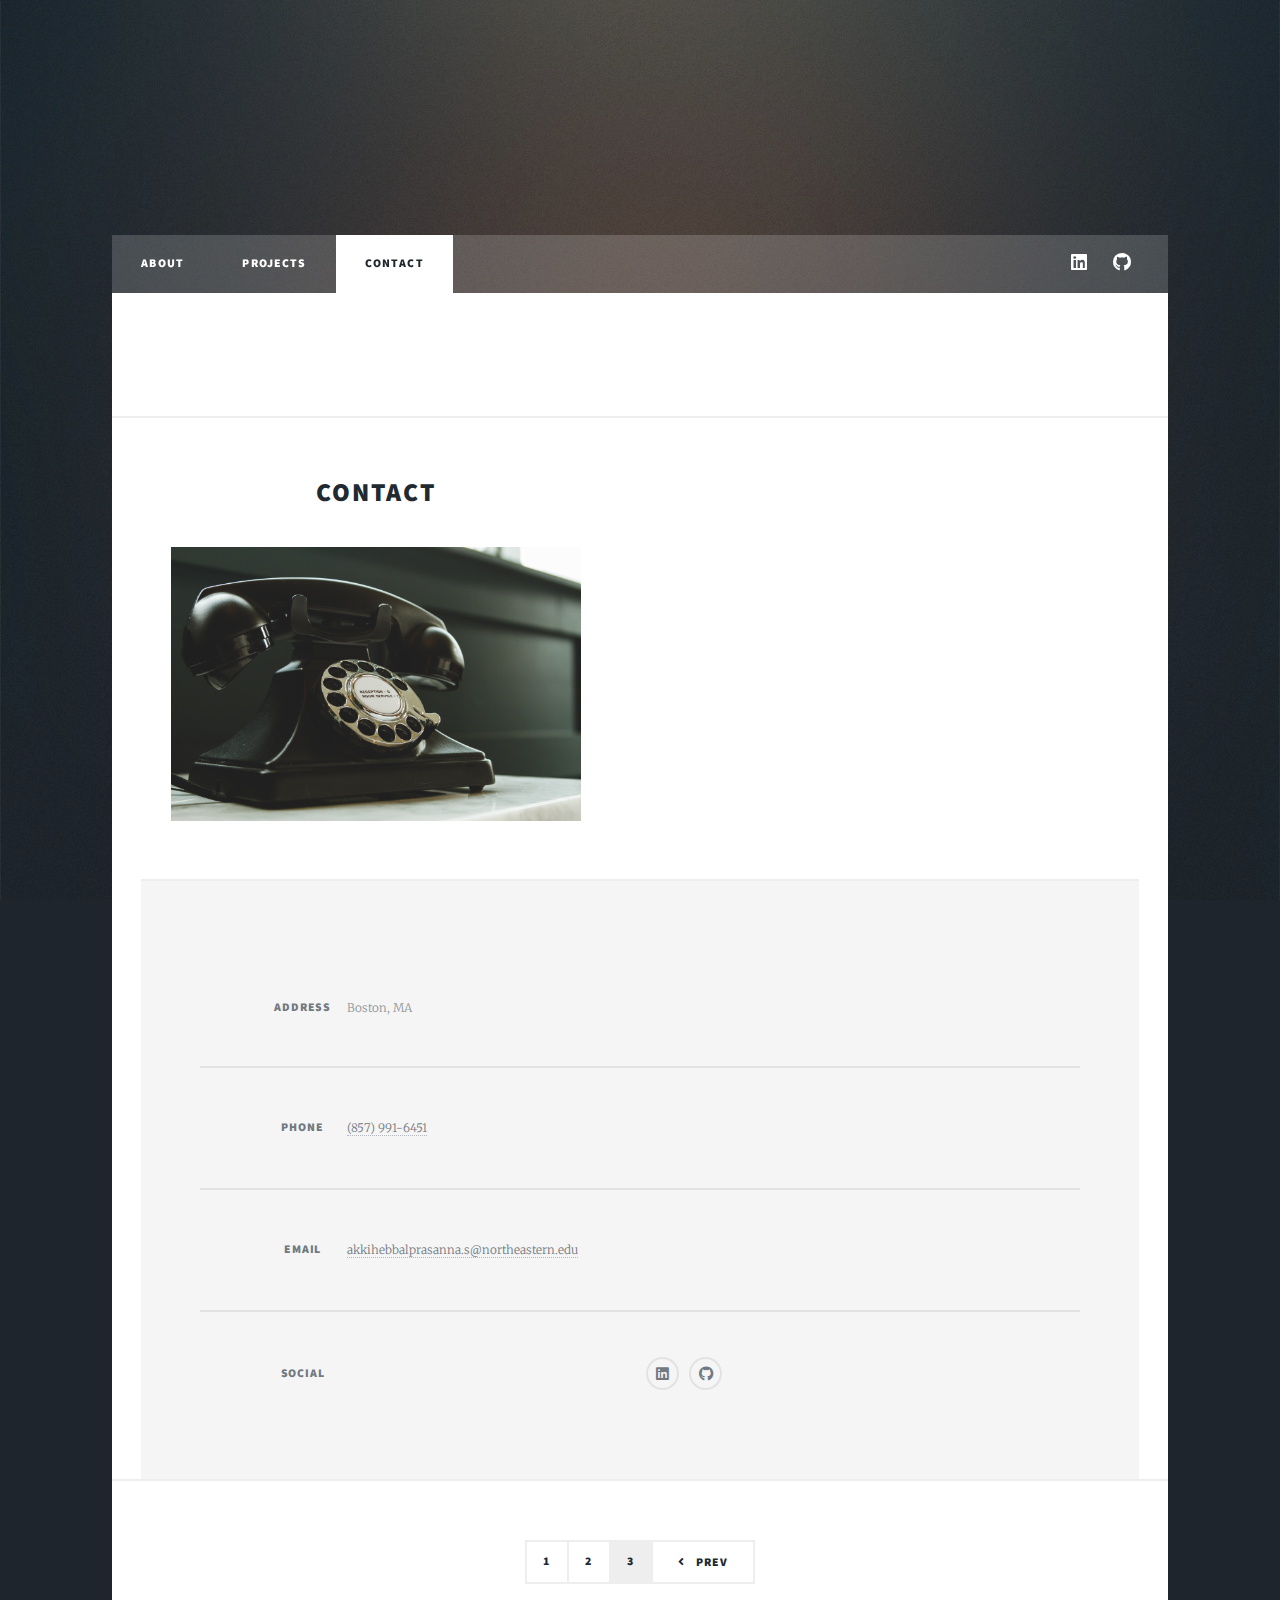
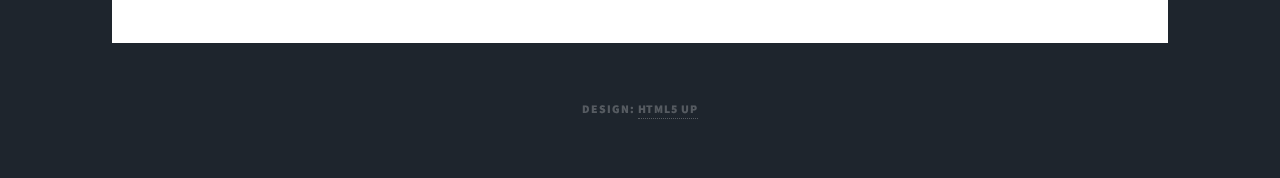
==== commit 54a5afdb: "update" ====
--- a/contact.html
+++ b/contact.html
@@ -86,7 +86,7 @@
 					</div>
 				<!-- Copyright -->
 					<div id="copyright">
-						<ul><li>&copy; Untitled</li><li>Design: <a href="https://html5up.net">HTML5 UP</a></li></ul>
+						<ul><li>Design: <a href="https://html5up.net">HTML5 UP</a></li></ul>
 					</div>
 
 			</div>
@@ -101,4 +101,4 @@
 			<script src="assets/js/main.js"></script>
 
 	</body>
-</html>+</html>
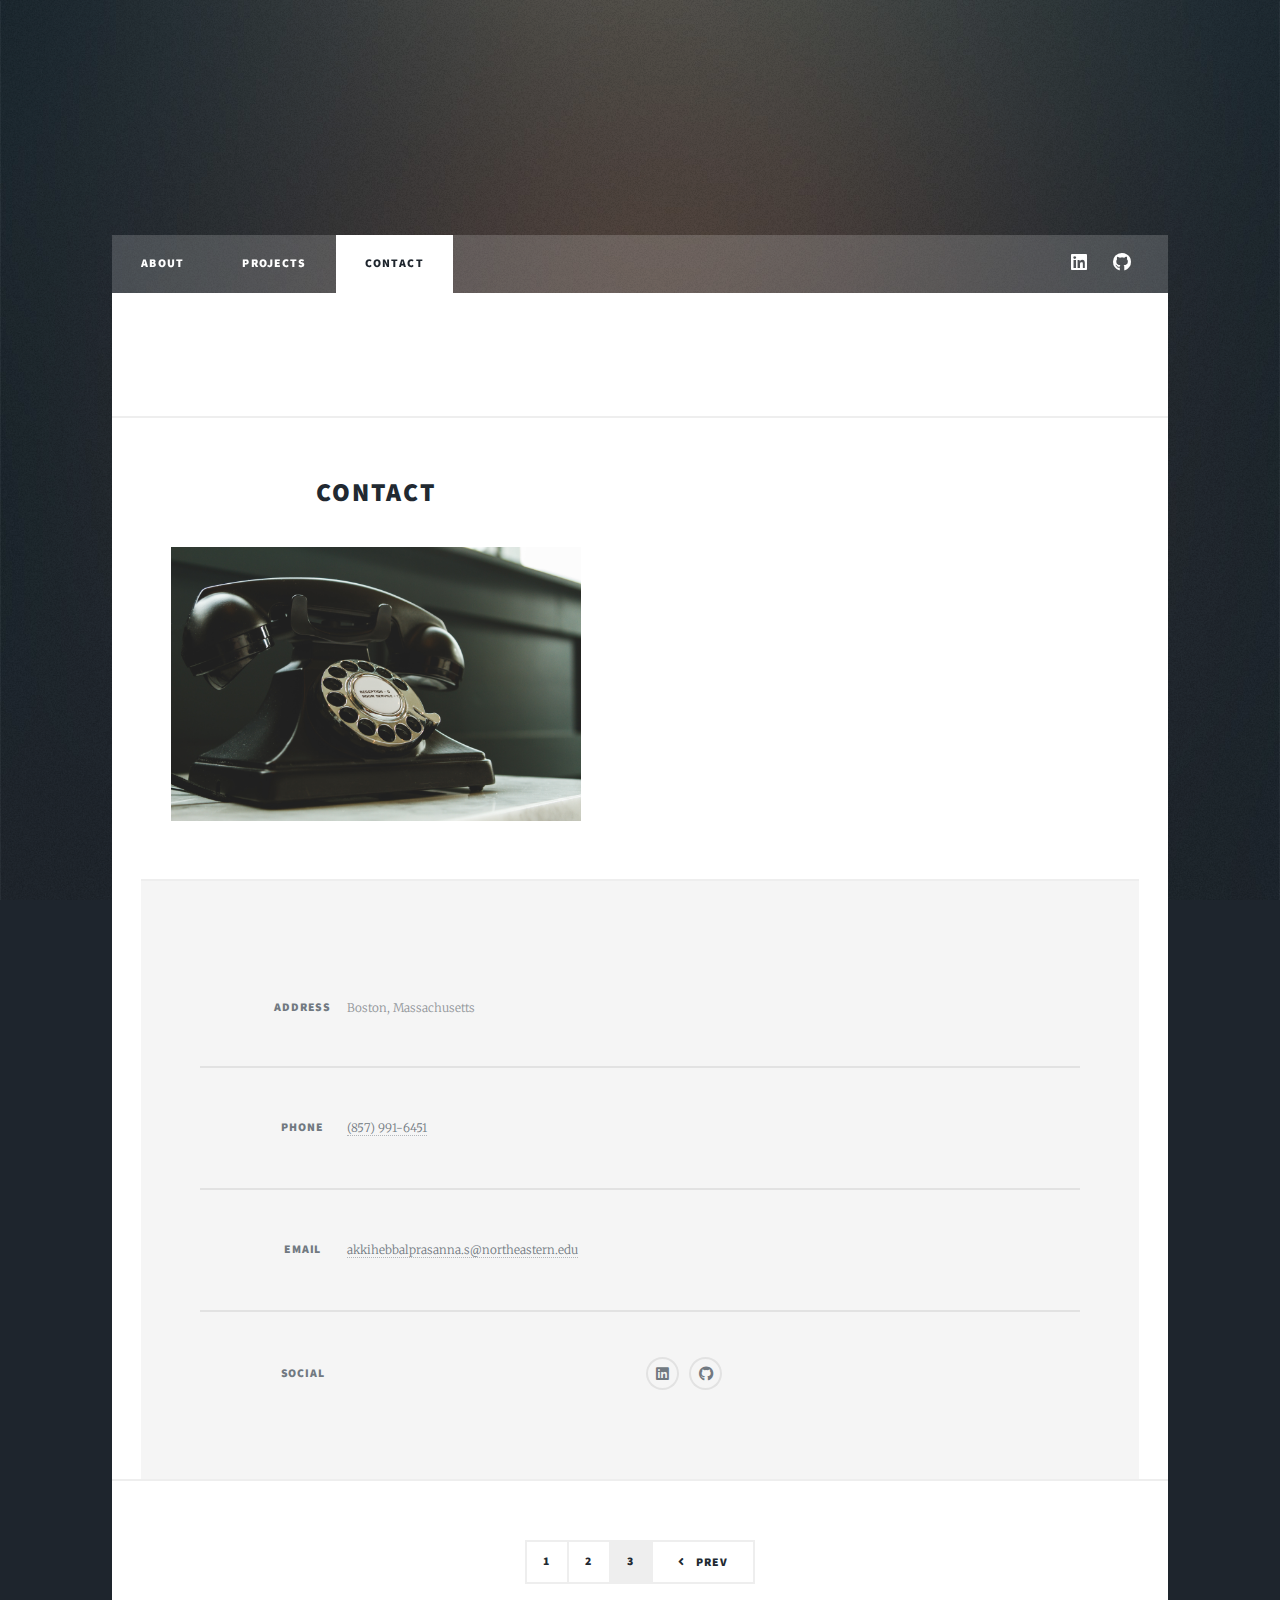
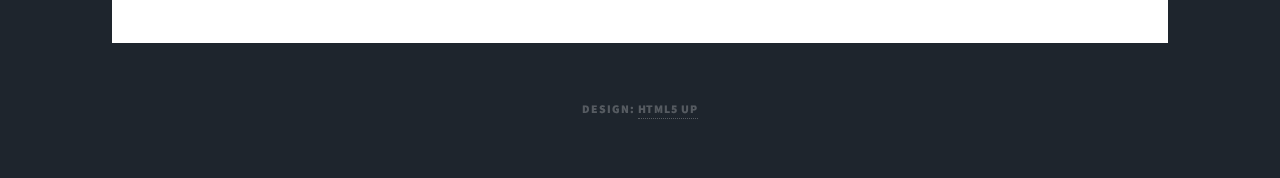
==== commit 2c036b96: "Update contact.html" ====
--- a/contact.html
+++ b/contact.html
@@ -54,7 +54,7 @@
 						<section class="split contact">
 							<section class="alt">
 								<h3>Address</h3>
-								<p>	Boston, MA</p>
+								<p>	Boston, Massachusetts</p>
 							</section>
 							<section>
 								<h3>Phone</h3>
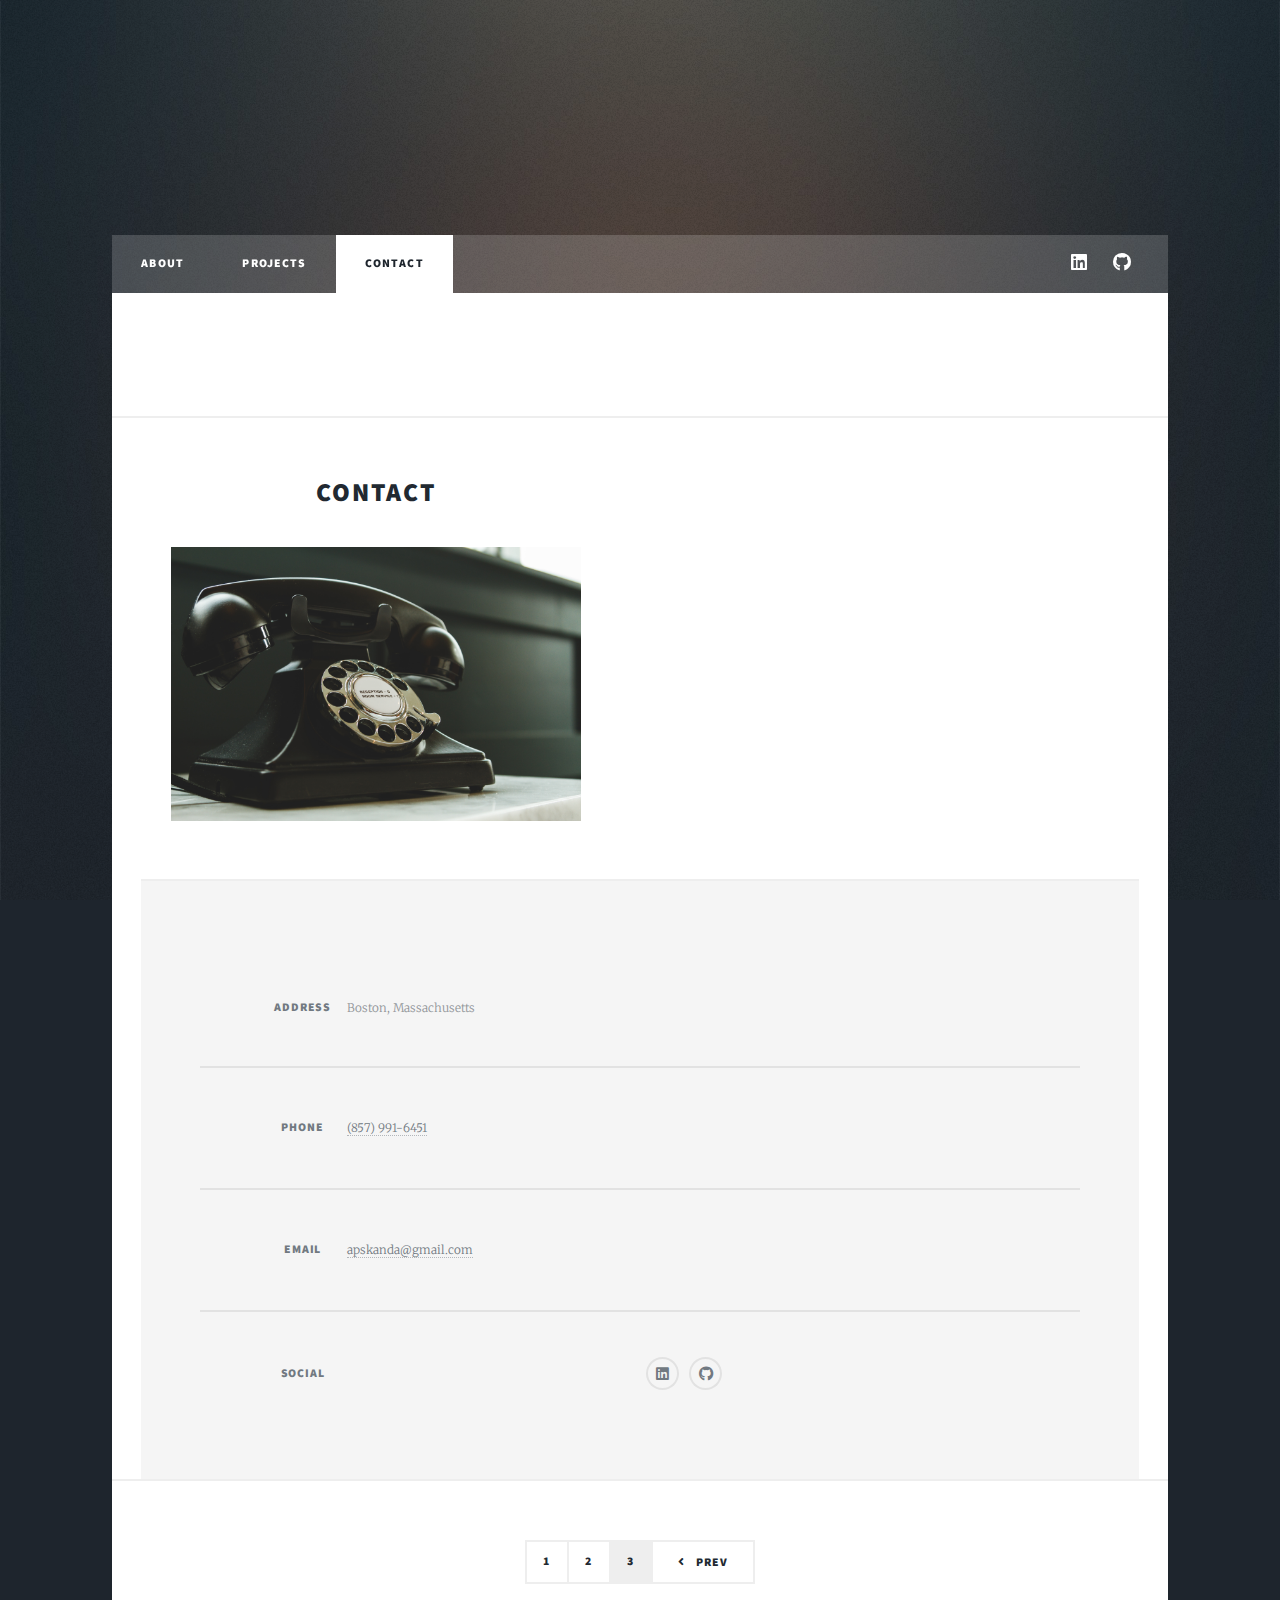
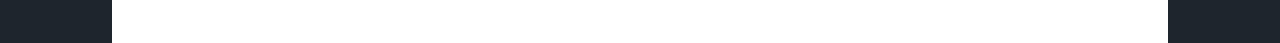
==== commit 3ff5a7a1: "portfolio update" ====
--- a/contact.html
+++ b/contact.html
@@ -62,7 +62,7 @@
 							</section>
 							<section>
 								<h3>Email</h3>
-								<p><a href="#">akkihebbalprasanna.s@northeastern.edu</a></p>
+								<p><a href="#">apskanda@gmail.com</a></p>
 							</section>
 							<section>
 								<h3>Social</h3>
@@ -84,13 +84,6 @@
 							</div>
 						</footer>
 					</div>
-				<!-- Copyright -->
-					<div id="copyright">
-						<ul><li>Design: <a href="https://html5up.net">HTML5 UP</a></li></ul>
-					</div>
-
-			</div>
-
 		<!-- Scripts -->
 			<script src="assets/js/jquery.min.js"></script>
 			<script src="assets/js/jquery.scrollex.min.js"></script>
--- a/assets/css/main.css
+++ b/assets/css/main.css
@@ -182,9 +182,13 @@
 	p1 {
 		text-align: justify;
 		margin: 0 0 2rem 0;
-		font-size: 25px;
-	}
-
+		font-size: 20px;
+	}
+	p2 {
+		text-align: center;
+		margin: 0 0 2rem 0;
+		font-size: 20px	;
+	}
 
 	h1, h2, h3, h4, h5, h6 {
 		font-family: "Source Sans Pro", Helvetica, sans-serif;
@@ -3796,7 +3800,9 @@
 		#main > .post {
 			padding: 8rem 8rem 6rem 8rem ;
 		}
-
+		#main > .post.custom-padding {
+			padding: 4rem 8rem 6rem 8rem ;
+		}
 			#main > .post header.major > .date {
 				margin-top: -2rem;
 			}
